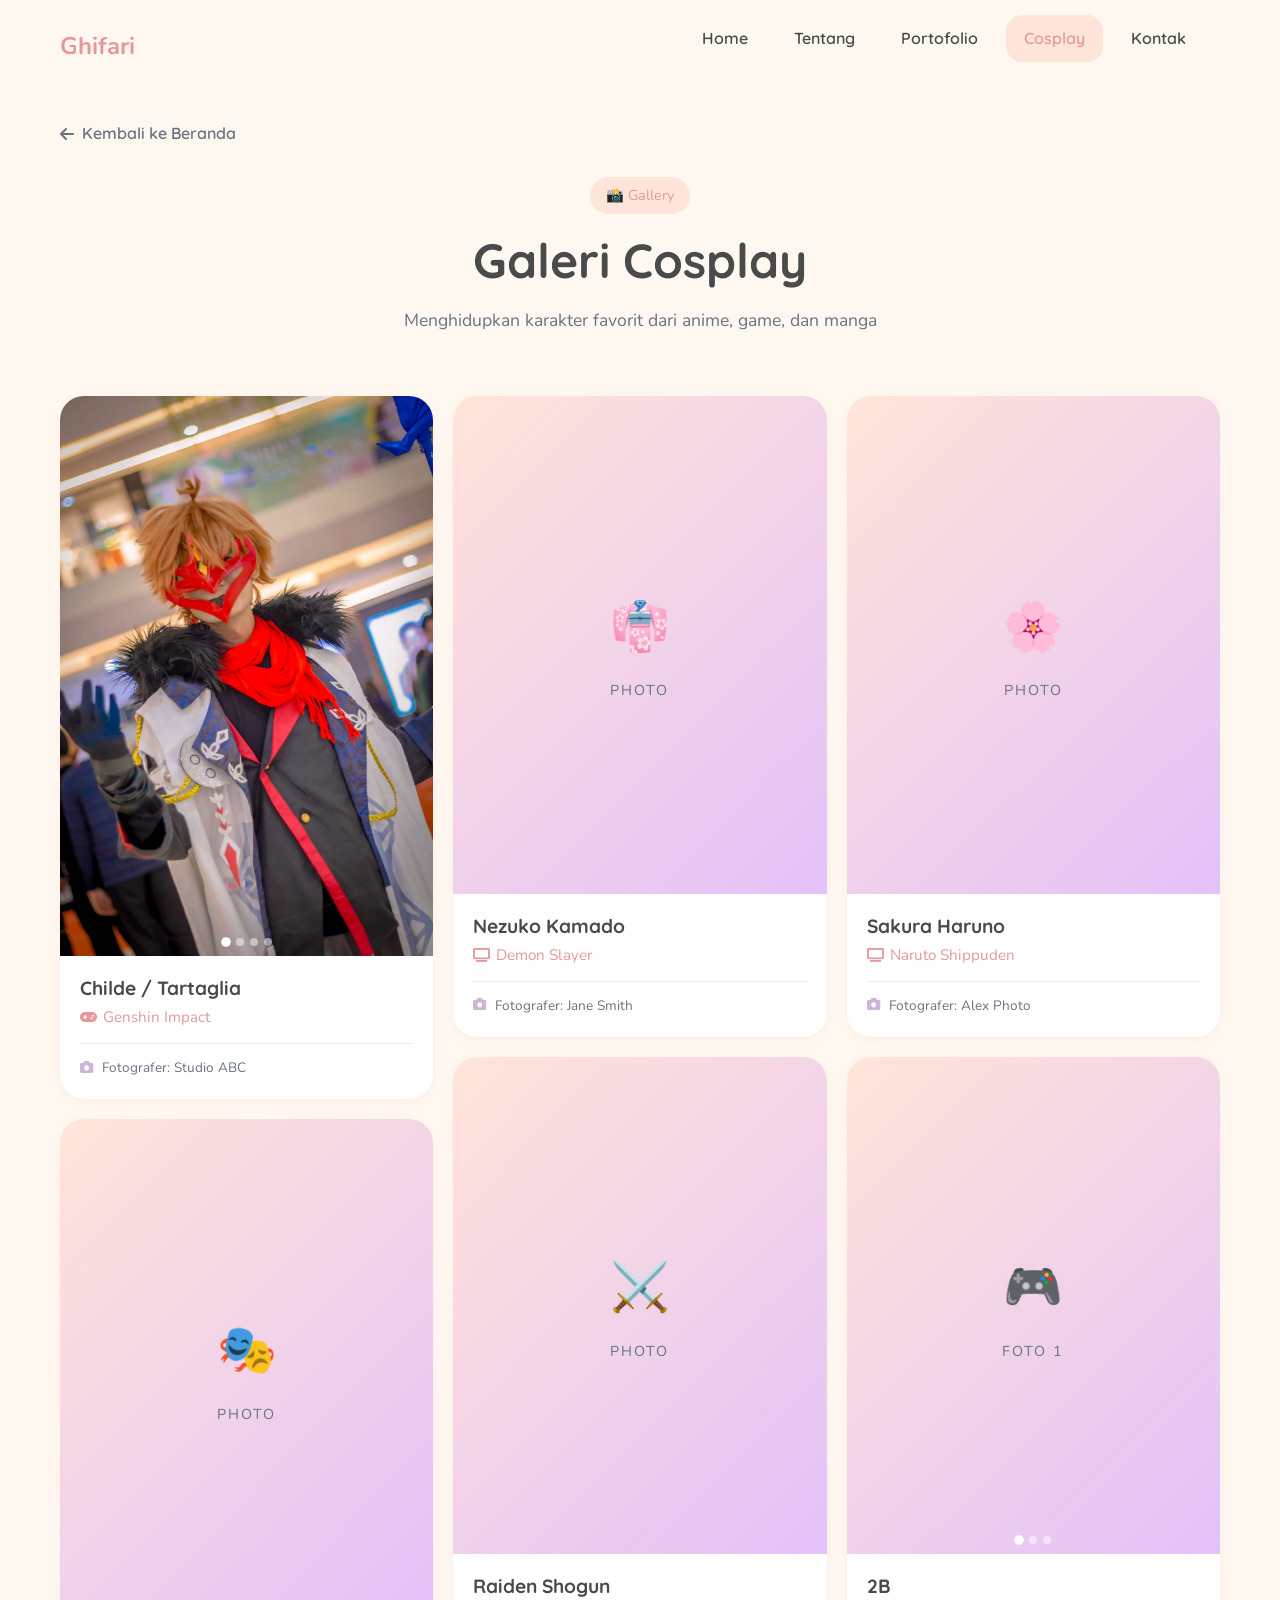
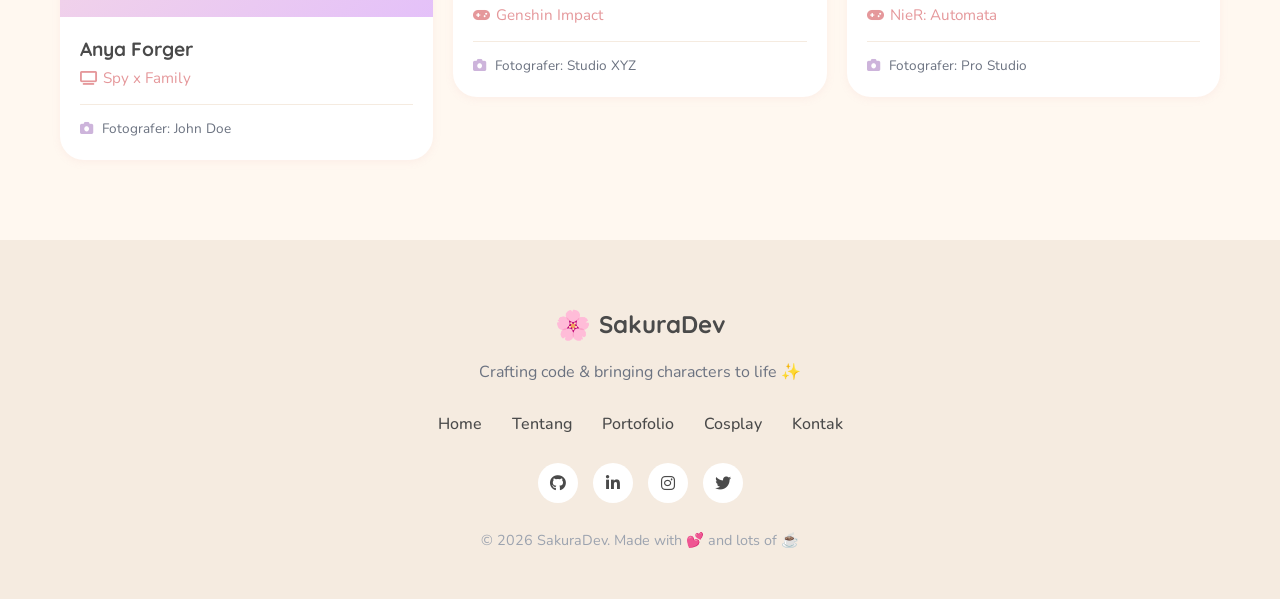
==== cosplay.html @ a1e2dfcf "cosplay page" ====
<!DOCTYPE html>
<html lang="id">
<head>
    <meta charset="UTF-8">
    <meta name="viewport" content="width=device-width, initial-scale=1.0">
    <title>Ghifari | Galeri Cosplay</title>
    
    <!-- Google Fonts -->
    <link rel="preconnect" href="https://fonts.googleapis.com">
    <link rel="preconnect" href="https://fonts.gstatic.com" crossorigin>
    <link href="https://fonts.googleapis.com/css2?family=Quicksand:wght@400;500;600;700&family=Nunito:wght@300;400;500;600;700&display=swap" rel="stylesheet">
    
    <!-- Font Awesome untuk ikon -->
    <link rel="stylesheet" href="https://cdnjs.cloudflare.com/ajax/libs/font-awesome/6.4.0/css/all.min.css">
    
    <!-- Bootstrap Icons -->
    <link rel="stylesheet" href="https://cdn.jsdelivr.net/npm/bootstrap-icons@1.11.3/font/bootstrap-icons.min.css">

    <link href="https://cdn.jsdelivr.net/npm/bootstrap@5.3.8/dist/css/bootstrap.min.css" rel="stylesheet" integrity="sha384-sRIl4kxILFvY47J16cr9ZwB07vP4J8+LH7qKQnuqkuIAvNWLzeN8tE5YBujZqJLB" crossorigin="anonymous">
    <script src="https://cdn.jsdelivr.net/npm/bootstrap@5.3.8/dist/js/bootstrap.bundle.min.js" integrity="sha384-FKyoEForCGlyvwx9Hj09JcYn3nv7wiPVlz7YYwJrWVcXK/BmnVDxM+D2scQbITxI" crossorigin="anonymous"></script>
    
    <!-- Custom CSS -->
    <link rel="stylesheet" href="style.css">
</head>
<body>
    <!-- ============================================
         NAVIGATION
         ============================================ -->
    <nav class="navbar" id="navbar">
        <div class="nav-container">
            <a href="index.html" class="d-flex align-items-center gap-2 fs-4 fw-bold text-decoration-none me-auto">
                <span class="logo-text">Ghifari</span>
            </a>
            
            <ul class="nav-links pe-3" id="navLinks">
                <li><a href="index.html#home" class="nav-link">Home</a></li>
                <li><a href="index.html#about" class="nav-link">Tentang</a></li>
                <li><a href="index.html#portfolio" class="nav-link">Portofolio</a></li>
                <li><a href="index.html#cosplay" class="nav-link active">Cosplay</a></li>
                <li><a href="index.html#contact" class="nav-link">Kontak</a></li>
            </ul>
            
            <button class="nav-toggle" id="navToggle" aria-label="Toggle navigation">
                <span class="hamburger"></span>
            </button>
        </div>
    </nav>

    <!-- ============================================
         COSPLAY GALLERY SECTION
         ============================================ -->
    <section class="cosplay-page">
        <div class="container">
            <!-- Back to home -->
            <a href="index.html#cosplay" class="back-link">
                <i class="fas fa-arrow-left"></i> Kembali ke Beranda
            </a>
            
            <!-- Section header -->
            <div class="section-header">
                <span class="section-tag">📸 Gallery</span>
                <h2 class="section-title">Galeri Cosplay</h2>
                <p class="section-subtitle">Menghidupkan karakter favorit dari anime, game, dan manga</p>
            </div>
            
            <!-- Masonry Grid -->
            <div class="masonry-grid">
                
                <!-- Cosplay Item 1 - Childe (dengan multiple foto = slideshow) -->
                <div class="cosplay-card animate-on-scroll">
                    <div class="cosplay-image-container">
                        <div class="slideshow" data-interval="4000">
                            <div class="slide active">
                                <img src="Foto Cosplay/Childe1/image1.png" alt="Childe Cosplay 1">
                            </div>
                            <div class="slide">
                                <img src="Foto Cosplay/Childe1/image2.png" alt="Childe Cosplay 2">
                            </div>
                            <div class="slide">
                                <img src="Foto Cosplay/Childe1/image3.png" alt="Childe Cosplay 3">
                            </div>
                            <div class="slide">
                                <img src="Foto Cosplay/Childe1/image4.png" alt="Childe Cosplay 4">
                            </div>
                        </div>
                        <button class="slide-arrow prev" aria-label="Previous"><i class="fas fa-chevron-left"></i></button>
                        <button class="slide-arrow next" aria-label="Next"><i class="fas fa-chevron-right"></i></button>
                        <div class="slideshow-indicators">
                            <span class="dot active"></span>
                            <span class="dot"></span>
                            <span class="dot"></span>
                            <span class="dot"></span>
                        </div>
                    </div>
                    <div class="cosplay-card-info">
                        <h3 class="cosplay-character">Childe / Tartaglia</h3>
                        <p class="cosplay-origin">
                            <i class="fas fa-gamepad"></i> Genshin Impact
                        </p>
                        <div class="cosplay-photographer">
                            <i class="fas fa-camera"></i>
                            <span>Fotografer: Studio ABC</span>
                        </div>
                    </div>
                </div>

                <!-- Cosplay Item 2 - Contoh dengan placeholder -->
                <div class="cosplay-card animate-on-scroll">
                    <div class="cosplay-image-container">
                        <div class="cosplay-placeholder">
                            <span class="icon">🎭</span>
                            <span class="text">Photo</span>
                        </div>
                    </div>
                    <div class="cosplay-card-info">
                        <h3 class="cosplay-character">Anya Forger</h3>
                        <p class="cosplay-origin">
                            <i class="fas fa-tv"></i> Spy x Family
                        </p>
                        <div class="cosplay-photographer">
                            <i class="fas fa-camera"></i>
                            <span>Fotografer: John Doe</span>
                        </div>
                    </div>
                </div>

                <!-- Cosplay Item 3 -->
                <div class="cosplay-card animate-on-scroll">
                    <div class="cosplay-image-container">
                        <div class="cosplay-placeholder">
                            <span class="icon">👘</span>
                            <span class="text">Photo</span>
                        </div>
                    </div>
                    <div class="cosplay-card-info">
                        <h3 class="cosplay-character">Nezuko Kamado</h3>
                        <p class="cosplay-origin">
                            <i class="fas fa-tv"></i> Demon Slayer
                        </p>
                        <div class="cosplay-photographer">
                            <i class="fas fa-camera"></i>
                            <span>Fotografer: Jane Smith</span>
                        </div>
                    </div>
                </div>

                <!-- Cosplay Item 4 -->
                <div class="cosplay-card animate-on-scroll">
                    <div class="cosplay-image-container">
                        <div class="cosplay-placeholder">
                            <span class="icon">⚔️</span>
                            <span class="text">Photo</span>
                        </div>
                    </div>
                    <div class="cosplay-card-info">
                        <h3 class="cosplay-character">Raiden Shogun</h3>
                        <p class="cosplay-origin">
                            <i class="fas fa-gamepad"></i> Genshin Impact
                        </p>
                        <div class="cosplay-photographer">
                            <i class="fas fa-camera"></i>
                            <span>Fotografer: Studio XYZ</span>
                        </div>
                    </div>
                </div>

                <!-- Cosplay Item 5 -->
                <div class="cosplay-card animate-on-scroll">
                    <div class="cosplay-image-container">
                        <div class="cosplay-placeholder">
                            <span class="icon">🌸</span>
                            <span class="text">Photo</span>
                        </div>
                    </div>
                    <div class="cosplay-card-info">
                        <h3 class="cosplay-character">Sakura Haruno</h3>
                        <p class="cosplay-origin">
                            <i class="fas fa-tv"></i> Naruto Shippuden
                        </p>
                        <div class="cosplay-photographer">
                            <i class="fas fa-camera"></i>
                            <span>Fotografer: Alex Photo</span>
                        </div>
                    </div>
                </div>

                <!-- Cosplay Item 6 - Contoh dengan slideshow (multiple foto) -->
                <div class="cosplay-card animate-on-scroll">
                    <div class="cosplay-image-container">
                        <div class="slideshow" data-interval="4000">
                            <div class="slide active">
                                <div class="cosplay-placeholder">
                                    <span class="icon">🎮</span>
                                    <span class="text">Foto 1</span>
                                </div>
                            </div>
                            <div class="slide">
                                <div class="cosplay-placeholder" style="background: linear-gradient(135deg, var(--color-sky-light) 0%, var(--color-sage) 100%);">
                                    <span class="icon">🎮</span>
                                    <span class="text">Foto 2</span>
                                </div>
                            </div>
                            <div class="slide">
                                <div class="cosplay-placeholder" style="background: linear-gradient(135deg, var(--color-lavender) 0%, var(--color-peach) 100%);">
                                    <span class="icon">🎮</span>
                                    <span class="text">Foto 3</span>
                                </div>
                            </div>
                        </div>
                        <button class="slide-arrow prev" aria-label="Previous"><i class="fas fa-chevron-left"></i></button>
                        <button class="slide-arrow next" aria-label="Next"><i class="fas fa-chevron-right"></i></button>
                        <div class="slideshow-indicators">
                            <span class="dot active"></span>
                            <span class="dot"></span>
                            <span class="dot"></span>
                        </div>
                    </div>
                    <div class="cosplay-card-info">
                        <h3 class="cosplay-character">2B</h3>
                        <p class="cosplay-origin">
                            <i class="fas fa-gamepad"></i> NieR: Automata
                        </p>
                        <div class="cosplay-photographer">
                            <i class="fas fa-camera"></i>
                            <span>Fotografer: Pro Studio</span>
                        </div>
                    </div>
                </div>

                <!-- Tambahkan item cosplay lainnya di sini -->
                
            </div>
        </div>
    </section>

    <!-- ============================================
         FOOTER
         ============================================ -->
    <footer class="footer">
        <div class="container">
            <div class="footer-content">
                <div class="footer-brand">
                    <span class="logo-icon">🌸</span>
                    <span class="logo-text">SakuraDev</span>
                </div>
                
                <p class="footer-tagline">
                    Crafting code & bringing characters to life ✨
                </p>
                
                <div class="footer-nav">
                    <a href="index.html#home">Home</a>
                    <a href="index.html#about">Tentang</a>
                    <a href="index.html#portfolio">Portofolio</a>
                    <a href="index.html#cosplay">Cosplay</a>
                    <a href="index.html#contact">Kontak</a>
                </div>
                
                <div class="footer-social">
                    <a href="#" aria-label="GitHub"><i class="fab fa-github"></i></a>
                    <a href="#" aria-label="LinkedIn"><i class="fab fa-linkedin-in"></i></a>
                    <a href="#" aria-label="Instagram"><i class="fab fa-instagram"></i></a>
                    <a href="#" aria-label="Twitter"><i class="fab fa-twitter"></i></a>
                </div>
                
                <p class="footer-copyright">
                    © 2026 SakuraDev. Made with 💕 and lots of ☕
                </p>
            </div>
        </div>
    </footer>

    <!-- Back to top button -->
    <button class="back-to-top" id="backToTop" aria-label="Back to top">
        <i class="fas fa-chevron-up"></i>
    </button>

    <!-- JavaScript -->
    <script src="script.js"></script>
    
    <!-- Slideshow Script -->
    <script>
        // Slideshow functionality - berganti setiap 4 detik dengan kontrol manual
        document.addEventListener('DOMContentLoaded', function() {
            const slideshows = document.querySelectorAll('.slideshow');
            
            slideshows.forEach(slideshow => {
                const slides = slideshow.querySelectorAll('.slide');
                const container = slideshow.closest('.cosplay-image-container');
                const dots = container.querySelectorAll('.slideshow-indicators .dot');
                const prevBtn = container.querySelector('.slide-arrow.prev');
                const nextBtn = container.querySelector('.slide-arrow.next');
                
                // Skip jika hanya ada 1 slide
                if (slides.length <= 1) {
                    if (prevBtn) prevBtn.style.display = 'none';
                    if (nextBtn) nextBtn.style.display = 'none';
                    return;
                }
                
                let currentIndex = 0;
                let autoPlayInterval;
                const intervalTime = parseInt(slideshow.dataset.interval) || 4000;
                
                function showSlide(index) {
                    // Handle wrap around
                    if (index >= slides.length) index = 0;
                    if (index < 0) index = slides.length - 1;
                    currentIndex = index;
                    
                    // Remove active class from all slides and dots
                    slides.forEach(slide => slide.classList.remove('active'));
                    dots.forEach(dot => dot.classList.remove('active'));
                    
                    // Add active class to current slide and dot
                    slides[currentIndex].classList.add('active');
                    if (dots[currentIndex]) {
                        dots[currentIndex].classList.add('active');
                    }
                }
                
                function nextSlide() {
                    showSlide(currentIndex + 1);
                }
                
                function prevSlide() {
                    showSlide(currentIndex - 1);
                }
                
                function resetAutoPlay() {
                    clearInterval(autoPlayInterval);
                    autoPlayInterval = setInterval(nextSlide, intervalTime);
                }
                
                // Arrow button click events
                if (prevBtn) {
                    prevBtn.addEventListener('click', function(e) {
                        e.preventDefault();
                        prevSlide();
                        resetAutoPlay();
                    });
                }
                
                if (nextBtn) {
                    nextBtn.addEventListener('click', function(e) {
                        e.preventDefault();
                        nextSlide();
                        resetAutoPlay();
                    });
                }
                
                // Dot click events
                dots.forEach((dot, index) => {
                    dot.addEventListener('click', function() {
                        showSlide(index);
                        resetAutoPlay();
                    });
                });
                
                // Auto-play slideshow
                autoPlayInterval = setInterval(nextSlide, intervalTime);
            });
        });
    </script>
    
    <script src="https://cdn.jsdelivr.net/npm/@popperjs/core@2.11.8/dist/umd/popper.min.js" integrity="sha384-I7E8VVD/ismYTF4hNIPjVp/Zjvgyol6VFvRkX/vR+Vc4jQkC+hVqc2pM8ODewa9r" crossorigin="anonymous"></script>
    <script src="https://cdn.jsdelivr.net/npm/bootstrap@5.3.8/dist/js/bootstrap.min.js" integrity="sha384-G/EV+4j2dNv+tEPo3++6LCgdCROaejBqfUeNjuKAiuXbjrxilcCdDz6ZAVfHWe1Y" crossorigin="anonymous"></script>
</body>
</html>
---- style.css ----
/* ============================================
   SAKURA DEV PORTFOLIO - CSS Styles
   Theme: Soft slice-of-life anime aesthetic
   Colors: Cream, peach, sky blue, sage green, lavender
   ============================================ */

/* ============================================
   CSS VARIABLES - Color Palette & Settings
   ============================================ */
:root {
    /* Primary Colors - Soft & Warm */
    --color-cream: #FFF8F0;
    --color-cream-dark: #F5EBE0;
    --color-peach: #FFCDB2;
    --color-peach-light: #FFE5D9;
    --color-peach-dark: #E5989B;
    
    /* Accent Colors - Pastel */
    --color-sky: #A2D2FF;
    --color-sky-light: #CAE9FF;
    --color-sage: #B5E48C;
    --color-sage-dark: #99D98C;
    --color-lavender: #CDB4DB;
    --color-lavender-light: #E4C1F9;
    
    /* Neutral Colors */
    --color-white: #FFFFFF;
    --color-text: #4A4A4A;
    --color-text-light: #6B7280;
    --color-text-muted: #9CA3AF;
    
    /* Gradient Colors */
    --gradient-hero: linear-gradient(135deg, #FFF8F0 0%, #FFE5D9 50%, #CAE9FF 100%);
    --gradient-card: linear-gradient(180deg, #FFFFFF 0%, #FFF8F0 100%);
    --gradient-button: linear-gradient(135deg, #FFCDB2 0%, #E5989B 100%);
    --gradient-overlay: linear-gradient(180deg, rgba(255,248,240,0.9) 0%, rgba(255,229,217,0.7) 100%);
    
    /* Shadows - Soft & Subtle */
    --shadow-sm: 0 2px 8px rgba(229, 152, 155, 0.1);
    --shadow-md: 0 4px 16px rgba(229, 152, 155, 0.15);
    --shadow-lg: 0 8px 32px rgba(229, 152, 155, 0.2);
    --shadow-hover: 0 12px 40px rgba(229, 152, 155, 0.25);
    
    /* Typography */
    --font-primary: 'Nunito', sans-serif;
    --font-heading: 'Quicksand', sans-serif;
    
    /* Spacing */
    --section-padding: 100px 0;
    --container-width: 1200px;
    
    /* Border Radius */
    --radius-sm: 8px;
    --radius-md: 16px;
    --radius-lg: 24px;
    --radius-xl: 32px;
    --radius-full: 50%;
    
    /* Transitions */
    --transition-fast: 0.2s ease;
    --transition-normal: 0.3s ease;
    --transition-slow: 0.5s ease;
}

/* ============================================
   RESET & BASE STYLES
   ============================================ */
*,
*::before,
*::after {
    margin: 0;
    padding: 0;
    box-sizing: border-box;
}

html {
    scroll-behavior: smooth;
    scroll-padding-top: 80px;
}

body {
    font-family: var(--font-primary);
    font-size: 16px;
    line-height: 1.7;
    color: var(--color-text);
    background-color: var(--color-cream);
    overflow-x: hidden;
}

/* Custom Scrollbar */
::-webkit-scrollbar {
    width: 10px;
}

::-webkit-scrollbar-track {
    background: var(--color-cream);
}

::-webkit-scrollbar-thumb {
    background: var(--color-peach);
    border-radius: 10px;
}

::-webkit-scrollbar-thumb:hover {
    background: var(--color-peach-dark);
}

/* Selection */
::selection {
    background: var(--color-peach);
    color: var(--color-text);
}

/* ============================================
   TYPOGRAPHY
   ============================================ */
h1, h2, h3, h4, h5, h6 {
    font-family: var(--font-heading);
    font-weight: 700;
    line-height: 1.3;
    color: var(--color-text);
}

h1 { font-size: clamp(2.5rem, 5vw, 4rem); }
h2 { font-size: clamp(2rem, 4vw, 3rem); }
h3 { font-size: clamp(1.5rem, 3vw, 2rem); }
h4 { font-size: clamp(1.25rem, 2vw, 1.5rem); }

p {
    margin-bottom: 1rem;
}

a {
    color: var(--color-peach-dark);
    text-decoration: none;
    transition: color var(--transition-fast);
}

a:hover {
    color: var(--color-lavender);
}

img {
    max-width: 100%;
    height: auto;
    display: block;
}

/* ============================================
   UTILITY CLASSES
   ============================================ */
.container {
    width: 100%;
    max-width: var(--container-width);
    margin: 0 auto;
    padding: 0 20px;
}

.highlight {
    color: var(--color-peach-dark);
    position: relative;
}

.highlight::after {
    content: '';
    position: absolute;
    bottom: 0;
    left: 0;
    width: 100%;
    height: 8px;
    background: var(--color-peach-light);
    z-index: -1;
    border-radius: 4px;
}

/* ============================================
   BUTTONS
   ============================================ */
.btn {
    display: inline-flex;
    align-items: center;
    gap: 8px;
    padding: 14px 28px;
    font-family: var(--font-heading);
    font-size: 1rem;
    font-weight: 600;
    border-radius: var(--radius-lg);
    border: none;
    cursor: pointer;
    transition: all var(--transition-normal);
    text-decoration: none;
}

.btn-primary {
    background: var(--gradient-button);
    color: var(--color-white);
    box-shadow: var(--shadow-md);
}

.btn-primary:hover {
    transform: translateY(-3px);
    box-shadow: var(--shadow-hover);
    color: var(--color-white);
}

.btn-secondary {
    background: var(--color-white);
    color: var(--color-text);
    box-shadow: var(--shadow-sm);
    border: 2px solid var(--color-peach-light);
}

.btn-secondary:hover {
    background: var(--color-peach-light);
    transform: translateY(-3px);
    color: var(--color-text);
}

.btn-outline {
    background: transparent;
    color: var(--color-peach-dark);
    border: 2px solid var(--color-peach);
}

.btn-outline:hover {
    background: var(--color-peach-light);
    color: var(--color-text);
    transform: translateY(-3px);
}

/* ============================================
   NAVIGATION
   ============================================ */
.navbar {
    position: fixed;
    top: 0;
    left: 0;
    right: 0;
    z-index: 1000;
    padding: 15px 0;
    background: rgba(255, 248, 240, 0.85);
    backdrop-filter: blur(20px);
    -webkit-backdrop-filter: blur(20px);
    transition: all var(--transition-normal);
}

.navbar.scrolled {
    padding: 10px 0;
    box-shadow: var(--shadow-sm);
}

.nav-container {
    max-width: var(--container-width);
    margin: 0 auto;
    padding: 0 20px;
    display: flex;
    justify-content: space-between;
    align-items: center;
    width: 100%;
}

.nav-logo {
    display: flex;
    align-items: center;
    gap: 8px;
    font-family: var(--font-heading);
    font-size: 1.5rem;
    font-weight: 700;
    color: var(--color-text);
    text-decoration: none;
    margin-right: auto;
}

.nav-logo:hover {
    color: var(--color-peach-dark);
}

.logo-icon {
    font-size: 1.8rem;
}

.nav-links {
    display: flex;
    gap: 10px;
    list-style: none;
}

.nav-link {
    padding: 10px 18px;
    font-family: var(--font-heading);
    font-weight: 600;
    color: var(--color-text);
    border-radius: var(--radius-md);
    transition: all var(--transition-fast);
}

.nav-link:hover,
.nav-link.active {
    background: var(--color-peach-light);
    color: var(--color-peach-dark);
}

/* Mobile Navigation Toggle */
.nav-toggle {
    display: none;
    background: none;
    border: none;
    cursor: pointer;
    padding: 10px;
}

.hamburger {
    display: block;
    width: 25px;
    height: 3px;
    background: var(--color-text);
    border-radius: 3px;
    position: relative;
    transition: var(--transition-fast);
}

.hamburger::before,
.hamburger::after {
    content: '';
    position: absolute;
    width: 25px;
    height: 3px;
    background: var(--color-text);
    border-radius: 3px;
    transition: var(--transition-fast);
}

.hamburger::before { top: -8px; }
.hamburger::after { bottom: -8px; }

/* Mobile menu active state */
.nav-toggle.active .hamburger {
    background: transparent;
}

.nav-toggle.active .hamburger::before {
    transform: rotate(45deg);
    top: 0;
}

.nav-toggle.active .hamburger::after {
    transform: rotate(-45deg);
    bottom: 0;
}

/* ============================================
   HERO SECTION
   ============================================ */
.hero {
    min-height: 100vh;
    display: flex;
    align-items: center;
    justify-content: center;
    position: relative;
    background: var(--gradient-hero);
    padding: 120px 20px 80px;
    overflow: hidden;
}

/* Hero Decorations */
.hero-decorations {
    position: absolute;
    inset: 0;
    pointer-events: none;
    overflow: hidden;
}

.floating-leaf {
    position: absolute;
    font-size: 2rem;
    opacity: 0.6;
    animation: float 6s ease-in-out infinite;
}

.leaf-1 {
    top: 15%;
    left: 10%;
    animation-delay: 0s;
}

.leaf-2 {
    top: 40%;
    right: 15%;
    animation-delay: 2s;
}

.leaf-3 {
    bottom: 25%;
    left: 20%;
    animation-delay: 4s;
}

@keyframes float {
    0%, 100% { transform: translateY(0) rotate(0deg); }
    50% { transform: translateY(-20px) rotate(10deg); }
}

/* Tracking in expand animation */
.tracking-in-expand {
	-webkit-animation: tracking-in-expand 0.7s cubic-bezier(0.215, 0.610, 0.355, 1.000) both;
	        animation: tracking-in-expand 0.7s cubic-bezier(0.215, 0.610, 0.355, 1.000) both;
}

@-webkit-keyframes tracking-in-expand {
  0% {
    letter-spacing: -0.5em;
    opacity: 0;
  }
  40% {
    opacity: 0.6;
  }
  100% {
    opacity: 1;
  }
}
@keyframes tracking-in-expand {
  0% {
    letter-spacing: -0.5em;
    opacity: 0;
  }
  40% {
    opacity: 0.6;
  }
  100% {
    opacity: 1;
  }
}

.sun-rays {
    position: absolute;
    top: -50%;
    right: -20%;
    width: 80%;
    height: 150%;
    background: radial-gradient(ellipse at center, rgba(255, 229, 217, 0.5) 0%, transparent 70%);
    pointer-events: none;
}

/* Hero Content */
.hero-content {
    max-width: var(--container-width);
    width: 100%;
    display: grid;
    grid-template-columns: 1fr 1fr;
    gap: 60px;
    align-items: center;
    position: relative;
    z-index: 1;
}

.hero-text {
    max-width: 600px;
}

.hero-greeting {
    display: inline-block;
    padding: 8px 20px;
    background: var(--color-white);
    border-radius: var(--radius-lg);
    font-size: 0.95rem;
    color: var(--color-text-light);
    margin-bottom: 20px;
    box-shadow: var(--shadow-sm);
}

.hero-title {
    margin-bottom: 20px;
}

.hero-subtitle {
    font-size: 1.4rem;
    color: var(--color-text-light);
    margin-bottom: 15px;
}

.typing-text {
    color: var(--color-peach-dark);
    font-weight: 700;
}

.typing-text.accent {
    color: var(--color-lavender);
}

.hero-description {
    font-size: 1.1rem;
    color: var(--color-text-light);
    margin-bottom: 30px;
    max-width: 500px;
}

.hero-buttons {
    display: flex;
    gap: 15px;
    flex-wrap: wrap;
}

/* Hero Illustration */
.hero-illustration {
    display: flex;
    justify-content: center;
    align-items: center;
}

.illustration-frame {
    width: 63%;
    height: 100%;
    background: transparent;
    border-radius: var(--radius-xl);
    box-shadow: var(--shadow-lg);
    overflow: hidden;
    position: relative;
    padding: 0;
    border: none;
    margin: 0 auto; 
}

/* Cozy Room Illustration Placeholder */
.illustration-placeholder {
    width: 100%;
    height: auto; /* Adjusted for image */
    background: var(--color-cream);
    display: flex;
    align-items: center;
    justify-content: center;
    padding: 0;
    /* border-radius: var(--radius-lg); /* Rounded corners for image 
    overflow: hidden; */
}

.illustration-placeholder img {
    width: 100%;
    height: 100%;
    display: block;
    object-fit: cover;
}

.cozy-room {
    width: 100%;
    height: 100%;
    background: var(--color-cream);
    border-radius: var(--radius-lg) var(--radius-lg) 0 0;
    position: relative;
    display: flex;
    flex-direction: column;
    align-items: center;
    padding: 20px;
}

.window {
    width: 60%;
    height: 50%;
    background: linear-gradient(180deg, #A2D2FF 0%, #FFE5D9 100%);
    border: 8px solid #E5E5E5;
    border-radius: var(--radius-md);
    position: relative;
    margin-bottom: 20px;
}

.window-light {
    position: absolute;
    inset: 0;
    background: linear-gradient(135deg, rgba(255,255,255,0.3) 0%, transparent 50%);
}

.curtain {
    position: absolute;
    top: 0;
    width: 20%;
    height: 100%;
    background: var(--color-peach-light);
}

.curtain.left { left: 0; border-radius: 0 0 20px 0; }
.curtain.right { right: 0; border-radius: 0 0 0 20px; }

.desk {
    width: 80%;
    height: 25%;
    background: #DEB887;
    border-radius: var(--radius-sm) var(--radius-sm) 0 0;
    position: relative;
    display: flex;
    align-items: flex-start;
    justify-content: center;
    gap: 10px;
    padding-top: 10px;
}

.monitor {
    width: 50px;
    height: 40px;
    background: #333;
    border-radius: 4px;
}

.keyboard {
    width: 40px;
    height: 8px;
    background: #666;
    border-radius: 2px;
    margin-top: 45px;
}

.coffee-cup {
    position: absolute;
    right: 15%;
    top: 5px;
    font-size: 1.5rem;
}

.plant {
    position: absolute;
    left: 10%;
    top: -5px;
    font-size: 1.2rem;
}

.character {
    position: absolute;
    bottom: 10%;
    font-size: 3rem;
}

/* Scroll Indicator */
.scroll-indicator {
    position: absolute;
    bottom: 30px;
    left: 50%;
    transform: translateX(-50%);
    display: flex;
    flex-direction: column;
    align-items: center;
    gap: 8px;
    color: var(--color-text-light);
    font-size: 0.9rem;
    opacity: 0.7;
}

.scroll-indicator i {
    animation: bounce 2s infinite;
}

@keyframes bounce {
    0%, 20%, 50%, 80%, 100% { transform: translateY(0); }
    40% { transform: translateY(10px); }
    60% { transform: translateY(5px); }
}

/* ============================================
   SECTION COMMON STYLES
   ============================================ */
section {
    padding: var(--section-padding);
    position: relative;
}

.section-header {
    text-align: center;
    margin-bottom: 60px;
}

.section-tag {
    display: inline-block;
    padding: 6px 16px;
    background: var(--color-peach-light);
    border-radius: var(--radius-lg);
    font-size: 0.9rem;
    color: var(--color-peach-dark);
    margin-bottom: 15px;
}

.section-title {
    margin-bottom: 15px;
}

.section-subtitle {
    color: var(--color-text-light);
    font-size: 1.1rem;
    max-width: 600px;
    margin: 0 auto;
}

/* ============================================
   ABOUT SECTION
   ============================================ */
.about {
    background: var(--color-white);
}

.about-content {
    display: grid;
    grid-template-columns: 350px 1fr;
    gap: 60px;
    margin-bottom: 60px;
}

/* Profile Card */
.about-profile {
    text-align: center;
}

.profile-image-container {
    position: relative;
    margin-bottom: 30px;
}

.profile-image {
    width: 200%;
    height: 200%;
    margin: 0 auto;
    background: var(--gradient-hero);
    border-radius: var(--radius-full);
    display: flex;
    align-items: center;
    justify-content: center;
    box-shadow: var(--shadow-lg);
    border: none;
}

.avatar-placeholder {
    width: 50%;
    height: 50%;
    display: flex;
    align-items: center;
    justify-content: center;
}

.avatar-emoji {
    font-size: 6rem;
}

.profile-decoration {
    position: absolute;
    width: 100%;
    height: 100%;
    top: 0;
    left: 0;
    pointer-events: none;
}

.deco-flower {
    position: absolute;
    top: 10%;
    right: 5%;
    font-size: 1.5rem;
    animation: float 4s ease-in-out infinite;
}

.deco-star {
    position: absolute;
    bottom: 15%;
    left: 10%;
    font-size: 1.2rem;
    animation: float 4s ease-in-out infinite 2s;
}

/* Profile Stats */
.profile-stats {
    display: grid;
    grid-template-columns: repeat(3, 1fr);
    gap: 15px;
}

.stat-item {
    padding: 15px;
    background: var(--color-cream);
    border-radius: var(--radius-md);
}

.stat-number {
    display: block;
    font-family: var(--font-heading);
    font-size: 1.8rem;
    font-weight: 700;
    color: var(--color-peach-dark);
}

.stat-label {
    font-size: 0.85rem;
    color: var(--color-text-light);
}

/* About Text */
.about-text {
    max-width: 700px;
}

.about-heading {
    margin-bottom: 25px;
    color: var(--color-text);
}

.about-paragraph {
    color: var(--color-text-light);
    margin-bottom: 20px;
    text-align: justify;
}

.about-paragraph strong {
    color: var(--color-peach-dark);
}

/* Skills Section */
.skills-section {
    background: var(--color-cream);
    padding: 40px;
    border-radius: var(--radius-xl);
}

.skills-title {
    text-align: center;
    margin-bottom: 40px;
    display: flex;
    align-items: center;
    justify-content: center;
    gap: 10px;
}

.skills-title i {
    color: var(--color-peach-dark);
}

.skills-grid {
    display: grid;
    grid-template-columns: repeat(auto-fit, minmax(250px, 1fr));
    gap: 30px;
}

.skill-category {
    background: var(--color-white);
    padding: 25px;
    border-radius: var(--radius-lg);
    box-shadow: var(--shadow-sm);
    transition: all var(--transition-normal);
}

.skill-category:hover {
    transform: translateY(-5px);
    box-shadow: var(--shadow-md);
}

.category-title {
    display: flex;
    align-items: center;
    gap: 10px;
    margin-bottom: 15px;
    font-size: 1rem;
}

.category-icon {
    font-size: 1.3rem;
}

.skill-tags {
    display: flex;
    flex-wrap: wrap;
    gap: 8px;
}

.skill-tag {
    padding: 6px 14px;
    background: var(--color-cream);
    border-radius: var(--radius-md);
    font-size: 0.85rem;
    color: var(--color-text);
    border: 1px solid var(--color-peach-light);
    transition: all var(--transition-fast);
}

.skill-tag:hover {
    background: var(--color-peach-light);
    border-color: var(--color-peach);
}

/* ============================================
   PORTFOLIO SECTION
   ============================================ */
.portfolio {
    background: var(--color-cream);
}

/* Portfolio Filters */
.portfolio-filters {
    display: flex;
    justify-content: center;
    gap: 10px;
    margin-bottom: 40px;
    flex-wrap: wrap;
}

.filter-btn {
    padding: 10px 24px;
    background: var(--color-white);
    border: 2px solid var(--color-peach-light);
    border-radius: var(--radius-lg);
    font-family: var(--font-heading);
    font-weight: 600;
    color: var(--color-text);
    cursor: pointer;
    transition: all var(--transition-fast);
}

.filter-btn:hover,
.filter-btn.active {
    background: var(--color-peach-light);
    border-color: var(--color-peach);
}

/* Portfolio Grid */
.portfolio-grid {
    display: grid;
    grid-template-columns: repeat(auto-fit, minmax(350px, 1fr));
    gap: 30px;
    margin-bottom: 40px;
}

/* Project Card */
.project-card {
    background: var(--color-white);
    border-radius: var(--radius-xl);
    overflow: hidden;
    box-shadow: var(--shadow-sm);
    transition: all var(--transition-normal);
}

.project-card:hover {
    transform: translateY(-8px);
    box-shadow: var(--shadow-hover);
}

.card-image {
    position: relative;
    height: 200px;
    overflow: hidden;
}

.image-placeholder {
    width: 100%;
    height: 100%;
    display: flex;
    align-items: center;
    justify-content: center;
    font-size: 4rem;
    color: var(--color-white);
}

.image-placeholder.web-app { background: linear-gradient(135deg, #E5989B, #FFCDB2); }
.image-placeholder.dashboard { background: linear-gradient(135deg, #A2D2FF, #CAE9FF); }
.image-placeholder.mobile-app { background: linear-gradient(135deg, #B5E48C, #99D98C); }
.image-placeholder.blog { background: linear-gradient(135deg, #CDB4DB, #E4C1F9); }
.image-placeholder.api { background: linear-gradient(135deg, #FFB5A7, #FEC89A); }
.image-placeholder.game { background: linear-gradient(135deg, #98C1D9, #6BAED6); }

.card-overlay {
    position: absolute;
    inset: 0;
    background: rgba(74, 74, 74, 0.7);
    display: flex;
    align-items: center;
    justify-content: center;
    opacity: 0;
    transition: opacity var(--transition-normal);
}

.project-card:hover .card-overlay {
    opacity: 1;
}

.overlay-links {
    display: flex;
    gap: 15px;
}

.overlay-link {
    width: 50px;
    height: 50px;
    background: var(--color-white);
    border-radius: var(--radius-full);
    display: flex;
    align-items: center;
    justify-content: center;
    color: var(--color-text);
    font-size: 1.2rem;
    transform: translateY(20px);
    transition: all var(--transition-normal);
}

.project-card:hover .overlay-link {
    transform: translateY(0);
}

.overlay-link:hover {
    background: var(--color-peach-light);
    color: var(--color-peach-dark);
}

.card-content {
    padding: 25px;
}

.card-title {
    font-size: 1.3rem;
    margin-bottom: 10px;
}

.card-description {
    color: var(--color-text-light);
    font-size: 0.95rem;
    margin-bottom: 15px;
    line-height: 1.6;
}

.card-tech {
    display: flex;
    flex-wrap: wrap;
    gap: 8px;
}

.tech-tag {
    padding: 4px 12px;
    background: var(--color-cream);
    border-radius: var(--radius-sm);
    font-size: 0.8rem;
    color: var(--color-text-light);
}

.portfolio-more {
    text-align: center;
}

/* ============================================
   COSPLAY GALLERY SECTION
   ============================================ */
.cosplay {
    background: var(--color-white);
}

/* Cosplay Grid - Masonry-like */
.cosplay-grid {
    display: grid;
    grid-template-columns: repeat(4, 1fr);
    grid-auto-rows: 250px;
    gap: 20px;
    margin-bottom: 40px;
}

.cosplay-item {
    position: relative;
    border-radius: var(--radius-lg);
    overflow: hidden;
}

.cosplay-item.tall {
    grid-row: span 2;
}

.cosplay-item.wide {
    grid-column: span 2;
}

.cosplay-frame {
    width: 100%;
    height: 100%;
    position: relative;
    box-shadow: var(--shadow-sm);
    border-radius: var(--radius-lg);
    overflow: hidden;
}

.cosplay-image-placeholder {
    width: 100%;
    height: 100%;
    background: linear-gradient(135deg, var(--color-peach-light) 0%, var(--color-lavender-light) 100%);
    display: flex;
    flex-direction: column;
    align-items: center;
    justify-content: center;
    gap: 10px;
}

.placeholder-icon {
    font-size: 3rem;
}

.placeholder-text {
    font-size: 0.9rem;
    color: var(--color-text-light);
    text-transform: uppercase;
    letter-spacing: 2px;
}

.cosplay-overlay {
    position: absolute;
    inset: 0;
    background: linear-gradient(0deg, rgba(74, 74, 74, 0.9) 0%, transparent 60%);
    display: flex;
    align-items: flex-end;
    padding: 20px;
    opacity: 0;
    transition: opacity var(--transition-normal);
}

.cosplay-item:hover .cosplay-overlay {
    opacity: 1;
}

.cosplay-item:hover .cosplay-frame {
    transform: scale(1.02);
    box-shadow: var(--shadow-lg);
}

.cosplay-info {
    color: var(--color-white);
    transform: translateY(10px);
    transition: transform var(--transition-normal);
}

.cosplay-item:hover .cosplay-info {
    transform: translateY(0);
}

.character-name {
    font-size: 1.2rem;
    margin-bottom: 5px;
}

.series-name {
    font-size: 0.9rem;
    opacity: 0.8;
    margin-bottom: 10px;
}

.event-tag {
    display: inline-block;
    padding: 4px 12px;
    background: rgba(255, 255, 255, 0.2);
    border-radius: var(--radius-sm);
    font-size: 0.8rem;
}

/* Cosplay Social */
.cosplay-social {
    text-align: center;
}

.social-text {
    color: var(--color-text-light);
    margin-bottom: 15px;
}

.social-links {
    display: flex;
    justify-content: center;
    gap: 15px;
}

.social-link {
    width: 50px;
    height: 50px;
    border-radius: var(--radius-full);
    display: flex;
    align-items: center;
    justify-content: center;
    font-size: 1.3rem;
    color: var(--color-white);
    transition: all var(--transition-normal);
}

.social-link.instagram { background: linear-gradient(135deg, #E1306C, #F56040); }
.social-link.twitter { background: #1DA1F2; }
.social-link.tiktok { background: #000; }

.social-link:hover {
    transform: translateY(-5px) scale(1.1);
    color: var(--color-white);
}

/* ============================================
   CONTACT SECTION
   ============================================ */
.contact {
    background: var(--gradient-hero);
}

.contact-content {
    display: grid;
    grid-template-columns: 1fr 1.5fr;
    gap: 60px;
}

/* Contact Info */
.contact-info {
    display: flex;
    flex-direction: column;
    gap: 20px;
}

.info-card {
    display: flex;
    align-items: center;
    gap: 20px;
    padding: 20px;
    background: var(--color-white);
    border-radius: var(--radius-lg);
    box-shadow: var(--shadow-sm);
    transition: all var(--transition-normal);
}

.info-card:hover {
    transform: translateX(5px);
    box-shadow: var(--shadow-md);
}

.info-icon {
    width: 50px;
    height: 50px;
    background: var(--color-peach-light);
    border-radius: var(--radius-md);
    display: flex;
    align-items: center;
    justify-content: center;
    font-size: 1.2rem;
    color: var(--color-peach-dark);
}

.info-details h4 {
    font-size: 1rem;
    margin-bottom: 5px;
}

.info-details p {
    color: var(--color-text-light);
    font-size: 0.95rem;
    margin: 0;
}

.contact-social {
    margin-top: 20px;
    padding: 25px;
    background: var(--color-white);
    border-radius: var(--radius-lg);
    text-align: center;
}

.contact-social h4 {
    margin-bottom: 15px;
    font-size: 1rem;
}

.social-icons {
    display: flex;
    justify-content: center;
    gap: 12px;
}

.social-icon {
    width: 45px;
    height: 45px;
    background: var(--color-cream);
    border-radius: var(--radius-md);
    display: flex;
    align-items: center;
    justify-content: center;
    color: var(--color-text);
    font-size: 1.1rem;
    transition: all var(--transition-normal);
}

.social-icon:hover {
    background: var(--color-peach-light);
    color: var(--color-peach-dark);
    transform: translateY(-3px);
}

/* Contact Form */
.contact-form {
    background: var(--color-white);
    padding: 40px;
    border-radius: var(--radius-xl);
    box-shadow: var(--shadow-md);
}

.form-group {
    margin-bottom: 25px;
}

.form-label {
    display: block;
    font-family: var(--font-heading);
    font-weight: 600;
    margin-bottom: 8px;
    color: var(--color-text);
}

.form-input {
    width: 100%;
    padding: 14px 18px;
    font-family: var(--font-primary);
    font-size: 1rem;
    border: 2px solid var(--color-cream-dark);
    border-radius: var(--radius-md);
    background: var(--color-cream);
    color: var(--color-text);
    transition: all var(--transition-fast);
}

.form-input:focus {
    outline: none;
    border-color: var(--color-peach);
    background: var(--color-white);
}

.form-input::placeholder {
    color: var(--color-text-muted);
}

.form-select {
    cursor: pointer;
    appearance: none;
    background-image: url("data:image/svg+xml,%3Csvg xmlns='http://www.w3.org/2000/svg' width='12' height='12' fill='%234A4A4A' viewBox='0 0 16 16'%3E%3Cpath d='M8 11L3 6h10l-5 5z'/%3E%3C/svg%3E");
    background-repeat: no-repeat;
    background-position: right 15px center;
}

.form-textarea {
    resize: vertical;
    min-height: 150px;
}

.btn-submit {
    width: 100%;
    justify-content: center;
    padding: 16px;
    font-size: 1.1rem;
}

/* ============================================
   FOOTER
   ============================================ */
.footer {
    background: var(--color-cream-dark);
    padding: 60px 0 30px;
}

.footer-content {
    text-align: center;
}

.footer-brand {
    display: flex;
    align-items: center;
    justify-content: center;
    gap: 8px;
    font-family: var(--font-heading);
    font-size: 1.5rem;
    font-weight: 700;
    margin-bottom: 10px;
}

.footer-tagline {
    color: var(--color-text-light);
    margin-bottom: 25px;
}

.footer-nav {
    display: flex;
    justify-content: center;
    gap: 30px;
    margin-bottom: 25px;
    flex-wrap: wrap;
}

.footer-nav a {
    color: var(--color-text);
    font-weight: 500;
    transition: color var(--transition-fast);
}

.footer-nav a:hover {
    color: var(--color-peach-dark);
}

.footer-social {
    display: flex;
    justify-content: center;
    gap: 15px;
    margin-bottom: 25px;
}

.footer-social a {
    width: 40px;
    height: 40px;
    background: var(--color-white);
    border-radius: var(--radius-full);
    display: flex;
    align-items: center;
    justify-content: center;
    color: var(--color-text);
    transition: all var(--transition-normal);
}

.footer-social a:hover {
    background: var(--color-peach-light);
    color: var(--color-peach-dark);
    transform: translateY(-3px);
}

.footer-copyright {
    color: var(--color-text-muted);
    font-size: 0.9rem;
}

/* ============================================
   BACK TO TOP BUTTON
   ============================================ */
.back-to-top {
    position: fixed;
    bottom: 30px;
    right: 30px;
    width: 50px;
    height: 50px;
    background: var(--gradient-button);
    border: none;
    border-radius: var(--radius-full);
    color: var(--color-white);
    font-size: 1.2rem;
    cursor: pointer;
    opacity: 0;
    visibility: hidden;
    transition: all var(--transition-normal);
    box-shadow: var(--shadow-md);
    z-index: 999;
}

.back-to-top.visible {
    opacity: 1;
    visibility: visible;
}

.back-to-top:hover {
    transform: translateY(-5px);
    box-shadow: var(--shadow-lg);
}

/* ============================================
   ANIMATIONS
   ============================================ */
/* Fade animations for hero */
.animate-fade-in {
    opacity: 0;
    animation: fadeIn 0.8s ease forwards;
}

.animate-fade-in-up {
    opacity: 0;
    transform: translateY(30px);
    animation: fadeInUp 0.8s ease forwards;
}

.animate-fade-in-right {
    opacity: 0;
    transform: translateX(50px);
    animation: fadeInRight 0.8s ease forwards;
}

.delay-1 { animation-delay: 0.2s; }
.delay-2 { animation-delay: 0.4s; }
.delay-3 { animation-delay: 0.6s; }

@keyframes fadeIn {
    to { opacity: 1; }
}

@keyframes fadeInUp {
    to {
        opacity: 1;
        transform: translateY(0);
    }
}

@keyframes fadeInRight {
    to {
        opacity: 1;
        transform: translateX(0);
    }
}

/* Scroll animations */
.animate-on-scroll {
    opacity: 0;
    transform: translateY(40px);
    transition: all 0.8s ease;
}

.animate-on-scroll.animated {
    opacity: 1;
    transform: translateY(0);
}

/* ============================================
   RESPONSIVE DESIGN
   ============================================ */
/* Tablet */
@media (max-width: 1024px) {
    :root {
        --section-padding: 80px 0;
    }
    
    .hero-content {
        grid-template-columns: 1fr;
        text-align: center;
        gap: 40px;
    }
    
    .hero-text {
        max-width: 100%;
    }
    
    .hero-buttons {
        justify-content: center;
    }
    
    .hero-description {
        max-width: 100%;
    }
    
    .illustration-frame {
        max-width: 350px;
        margin: 0 auto;
    }
    
    .about-content {
        grid-template-columns: 1fr;
        text-align: center;
    }
    
    .about-text {
        max-width: 100%;
    }
    
    .about-paragraph {
        text-align: left;
    }
    
    .cosplay-grid {
        grid-template-columns: repeat(2, 1fr);
    }
    
    .contact-content {
        grid-template-columns: 1fr;
    }
    
    .contact-info {
        order: 2;
    }
    
    .contact-form {
        order: 1;
    }
}

/* Mobile */
@media (max-width: 768px) {
    :root {
        --section-padding: 60px 0;
    }
    
    /* Navigation mobile */
    .nav-links {
        position: fixed;
        top: 70px;
        left: 0;
        right: 0;
        background: var(--color-white);
        flex-direction: column;
        padding: 20px;
        gap: 5px;
        box-shadow: var(--shadow-md);
        transform: translateY(-150%);
        opacity: 0;
        transition: all var(--transition-normal);
    }
    
    .nav-links.active {
        transform: translateY(0);
        opacity: 1;
    }
    
    .nav-toggle {
        display: block;
    }
    
    .hero {
        padding: 100px 20px 60px;
        min-height: auto;
    }
    
    .hero-greeting {
        font-size: 0.85rem;
        padding: 6px 14px;
    }
    
    .hero-subtitle {
        font-size: 1.1rem;
    }
    
    .hero-buttons {
        flex-direction: column;
        align-items: center;
    }
    
    .btn {
        width: 100%;
        justify-content: center;
    }
    
    .scroll-indicator {
        display: none;
    }
    
    .profile-stats {
        grid-template-columns: 1fr;
    }
    
    .portfolio-grid {
        grid-template-columns: 1fr;
    }
    
    .cosplay-grid {
        grid-template-columns: 1fr;
        grid-auto-rows: 300px;
    }
    
    .cosplay-item.tall,
    .cosplay-item.wide {
        grid-column: span 1;
        grid-row: span 1;
    }
    
    .contact-form {
        padding: 25px;
    }
    
    .footer-nav {
        flex-direction: column;
        gap: 15px;
    }
    
    .back-to-top {
        bottom: 20px;
        right: 20px;
        width: 45px;
        height: 45px;
    }
}

/* Small mobile */
@media (max-width: 480px) {
    .section-title {
        font-size: 1.8rem;
    }
    
    .profile-image {
        width: 200px;
        height: 200px;
    }
    
    .avatar-emoji {
        font-size: 4rem;
    }
    
    .skills-section {
        padding: 25px;
    }
    
    .skill-category {
        padding: 20px;
    }
}

/* ============================================
   PROJECT PAGE
   ============================================ */
.project-page {
    padding-top: 120px;
    padding-bottom: 80px;
    min-height: 100vh;
}

.project-list {
    max-width: 900px;
    margin: 0 auto;
}

.project-item {
    background: var(--color-white);
    border-radius: var(--radius-md);
    padding: 24px 30px;
    margin-bottom: 16px;
    box-shadow: var(--shadow-sm);
    display: flex;
    justify-content: space-between;
    align-items: center;
    gap: 20px;
    transition: all var(--transition-normal);
}

.project-item:hover {
    box-shadow: var(--shadow-md);
    transform: translateY(-2px);
}

.project-info {
    flex: 1;
}

.project-name {
    font-family: var(--font-heading);
    font-size: 1.2rem;
    font-weight: 600;
    color: var(--color-text);
    margin-bottom: 6px;
}

.project-description {
    font-size: 0.9rem;
    color: var(--color-text-light);
    margin: 0;
}

.project-links {
    display: flex;
    gap: 10px;
    flex-shrink: 0;
}

.project-link {
    display: inline-flex;
    align-items: center;
    gap: 8px;
    padding: 10px 18px;
    border-radius: var(--radius-sm);
    font-family: var(--font-heading);
    font-weight: 600;
    font-size: 0.9rem;
    text-decoration: none;
    transition: all var(--transition-fast);
}

.project-link.web {
    background: var(--color-sky-light);
    color: #3b82f6;
}

.project-link.web:hover {
    background: var(--color-sky);
}

.project-link.download {
    background: var(--color-sage);
    color: #166534;
}

.project-link.download:hover {
    background: var(--color-sage-dark);
}

.project-link.github {
    background: var(--color-cream-dark);
    color: var(--color-text);
}

.project-link.github:hover {
    background: var(--color-peach-light);
}

.back-link {
    display: inline-flex;
    align-items: center;
    gap: 8px;
    color: var(--color-text-light);
    text-decoration: none;
    font-family: var(--font-heading);
    font-weight: 600;
    margin-bottom: 30px;
    transition: all var(--transition-fast);
}

.back-link:hover {
    color: var(--color-peach-dark);
}

.project-category {
    margin-top: 40px;
    margin-bottom: 20px;
}

.category-title {
    font-family: var(--font-heading);
    font-size: 1.1rem;
    font-weight: 600;
    color: var(--color-peach-dark);
    display: flex;
    align-items: center;
    gap: 10px;
}

.category-title::after {
    content: '';
    flex: 1;
    height: 2px;
    background: var(--color-peach-light);
    border-radius: 1px;
}

@media (max-width: 768px) {
    .project-item {
        flex-direction: column;
        align-items: flex-start;
    }
    
    .project-links {
        width: 100%;
        flex-wrap: wrap;
    }
    
    .project-link {
        flex: 1;
        justify-content: center;
        min-width: 120px;
    }
}

/* ============================================
   COSPLAY GALLERY PAGE STYLES
   ============================================ */
.cosplay-page {
    padding-top: 120px;
    padding-bottom: 80px;
    min-height: 100vh;
    background: var(--color-cream);
}

/* Masonry Grid Layout */
.masonry-grid {
    column-count: 3;
    column-gap: 20px;
    max-width: 1200px;
    margin: 0 auto;
}

/* Cosplay Card */
.cosplay-card {
    break-inside: avoid;
    margin-bottom: 20px;
    background: var(--color-white);
    border-radius: var(--radius-lg);
    overflow: hidden;
    box-shadow: var(--shadow-sm);
    transition: all var(--transition-normal);
}

.cosplay-card:hover {
    box-shadow: var(--shadow-hover);
    transform: translateY(-5px);
}

/* Image Container with Slideshow */
.cosplay-image-container {
    position: relative;
    width: 100%;
    overflow: hidden;
}

.cosplay-image-container img {
    width: 100%;
    height: auto;
    display: block;
    object-fit: cover;
}

/* Slideshow styles */
.slideshow {
    position: relative;
    width: 100%;
}

.slideshow .slide {
    position: absolute;
    top: 0;
    left: 0;
    width: 100%;
    opacity: 0;
    transition: opacity 0.8s ease-in-out;
}

.slideshow .slide:first-child {
    position: relative;
}

.slideshow .slide.active {
    opacity: 1;
    z-index: 1;
}

/* Slideshow Indicators */
.slideshow-indicators {
    position: absolute;
    bottom: 10px;
    left: 50%;
    transform: translateX(-50%);
    display: flex;
    gap: 6px;
    z-index: 2;
}

.slideshow-indicators .dot {
    width: 8px;
    height: 8px;
    background: rgba(255, 255, 255, 0.5);
    border-radius: 50%;
    transition: all var(--transition-fast);
}

.slideshow-indicators .dot.active {
    background: var(--color-white);
    transform: scale(1.2);
}

.slideshow-indicators .dot {
    cursor: pointer;
}

/* Slideshow Arrow Navigation */
.slide-arrow {
    position: absolute;
    top: 50%;
    transform: translateY(-50%);
    width: 36px;
    height: 36px;
    background: rgba(255, 255, 255, 0.9);
    border: none;
    border-radius: 50%;
    display: flex;
    align-items: center;
    justify-content: center;
    cursor: pointer;
    z-index: 3;
    opacity: 0;
    transition: all var(--transition-normal);
    box-shadow: var(--shadow-sm);
    color: var(--color-text);
}

.cosplay-image-container:hover .slide-arrow {
    opacity: 1;
}

.slide-arrow:hover {
    background: var(--color-white);
    box-shadow: var(--shadow-md);
    transform: translateY(-50%) scale(1.1);
}

.slide-arrow.prev {
    left: 10px;
}

.slide-arrow.next {
    right: 10px;
}

.slide-arrow i {
    font-size: 0.9rem;
}

/* Card Info */
.cosplay-card-info {
    padding: 20px;
}

.cosplay-character {
    font-family: var(--font-heading);
    font-size: 1.2rem;
    font-weight: 700;
    color: var(--color-text);
    margin-bottom: 4px;
}

.cosplay-origin {
    font-size: 0.95rem;
    color: var(--color-peach-dark);
    margin-bottom: 12px;
    display: flex;
    align-items: center;
    gap: 6px;
}

.cosplay-origin i {
    font-size: 0.85rem;
}

.cosplay-photographer {
    display: flex;
    align-items: center;
    gap: 8px;
    font-size: 0.85rem;
    color: var(--color-text-light);
    padding-top: 12px;
    border-top: 1px solid var(--color-cream-dark);
}

.cosplay-photographer i {
    color: var(--color-lavender);
}

/* Empty state / placeholder styling */
.cosplay-placeholder {
    width: 100%;
    aspect-ratio: 3/4;
    background: linear-gradient(135deg, var(--color-peach-light) 0%, var(--color-lavender-light) 100%);
    display: flex;
    flex-direction: column;
    align-items: center;
    justify-content: center;
    gap: 10px;
}

.cosplay-placeholder .icon {
    font-size: 3rem;
}

.cosplay-placeholder .text {
    font-size: 0.9rem;
    color: var(--color-text-light);
    text-transform: uppercase;
    letter-spacing: 2px;
}

/* Responsive Masonry */
@media (max-width: 1024px) {
    .masonry-grid {
        column-count: 2;
    }
}

@media (max-width: 768px) {
    .masonry-grid {
        column-count: 1;
        padding: 0 10px;
    }

    .cosplay-page {
        padding-top: 100px;
    }
}
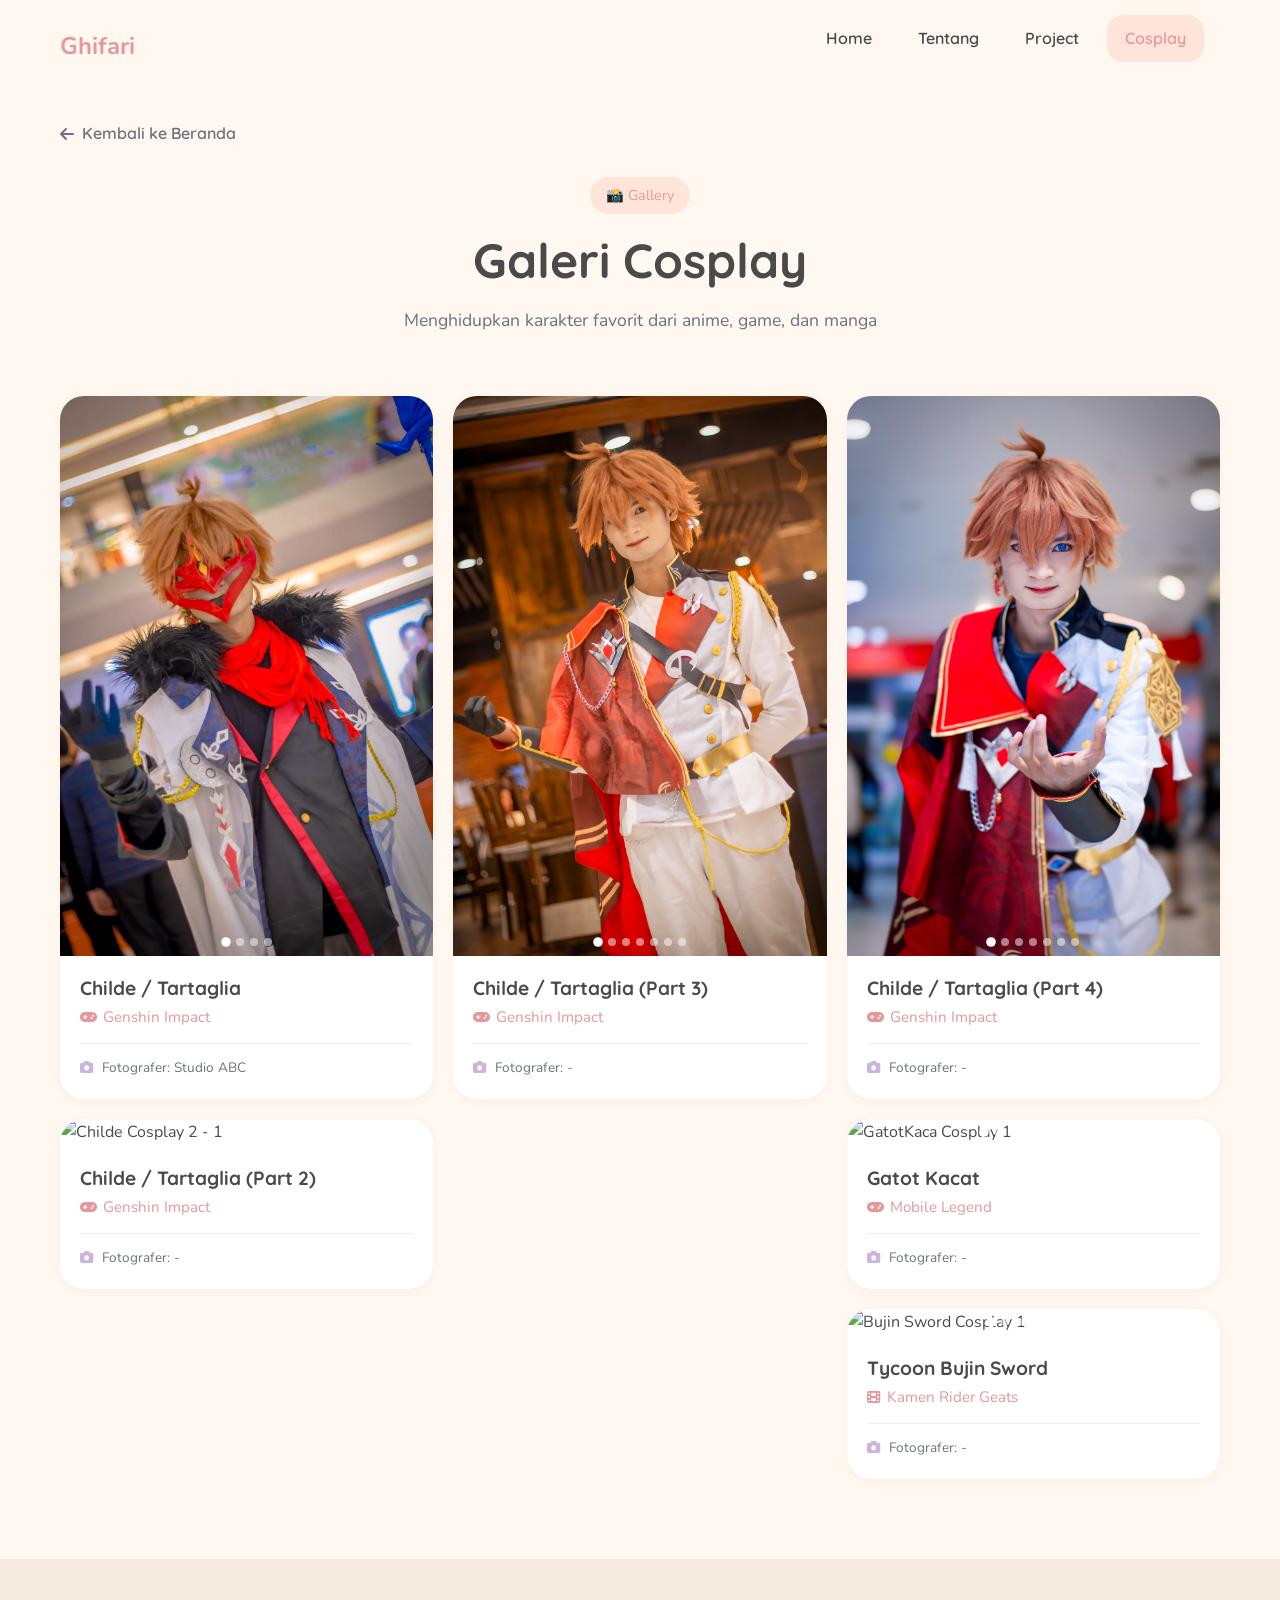
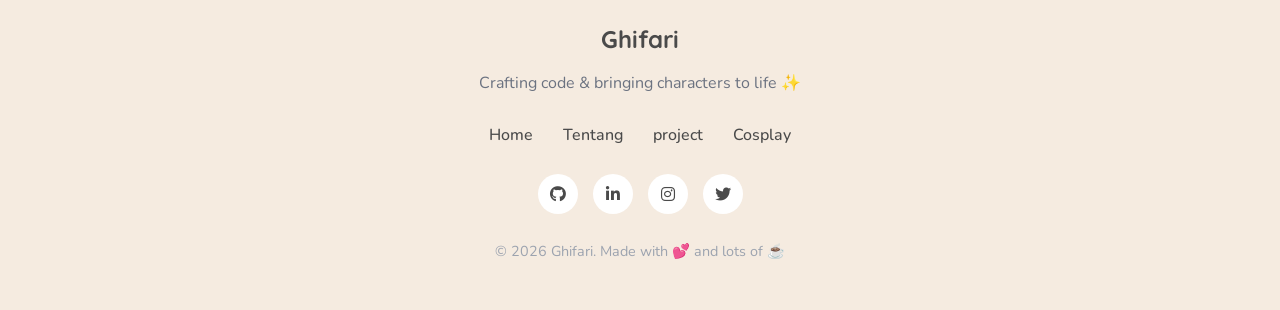
==== commit a282d2ca: "foto" ====
--- a/cosplay.html
+++ b/cosplay.html
@@ -35,9 +35,8 @@
             <ul class="nav-links pe-3" id="navLinks">
                 <li><a href="index.html#home" class="nav-link">Home</a></li>
                 <li><a href="index.html#about" class="nav-link">Tentang</a></li>
-                <li><a href="index.html#portfolio" class="nav-link">Portofolio</a></li>
+                <li><a href="index.html#portfolio" class="nav-link">Project</a></li>
                 <li><a href="index.html#cosplay" class="nav-link active">Cosplay</a></li>
-                <li><a href="index.html#contact" class="nav-link">Kontak</a></li>
             </ul>
             
             <button class="nav-toggle" id="navToggle" aria-label="Toggle navigation">
@@ -104,132 +103,255 @@
                     </div>
                 </div>
 
-                <!-- Cosplay Item 2 - Contoh dengan placeholder -->
+                <!-- Cosplay Item - Childe Part 2 -->
                 <div class="cosplay-card animate-on-scroll">
                     <div class="cosplay-image-container">
-                        <div class="cosplay-placeholder">
-                            <span class="icon">🎭</span>
-                            <span class="text">Photo</span>
-                        </div>
-                    </div>
-                    <div class="cosplay-card-info">
-                        <h3 class="cosplay-character">Anya Forger</h3>
-                        <p class="cosplay-origin">
-                            <i class="fas fa-tv"></i> Spy x Family
-                        </p>
-                        <div class="cosplay-photographer">
-                            <i class="fas fa-camera"></i>
-                            <span>Fotografer: John Doe</span>
-                        </div>
-                    </div>
-                </div>
-
-                <!-- Cosplay Item 3 -->
+                        <div class="slideshow" data-interval="4000">
+                            <div class="slide active">
+                                <img src="Foto Cosplay/Childe2/IMG_6231.jpg" alt="Childe Cosplay 2 - 1">
+                            </div>
+                            <div class="slide">
+                                <img src="Foto Cosplay/Childe2/IMG_6276.jpg" alt="Childe Cosplay 2 - 2">
+                            </div>
+                            <div class="slide">
+                                <img src="Foto Cosplay/Childe2/IMG_6279.jpg" alt="Childe Cosplay 2 - 3">
+                            </div>
+                            <div class="slide">
+                                <img src="Foto Cosplay/Childe2/IMG_6282.jpg" alt="Childe Cosplay 2 - 4">
+                            </div>
+                            <div class="slide">
+                                <img src="Foto Cosplay/Childe2/IMG_6283.jpg" alt="Childe Cosplay 2 - 5">
+                            </div>
+                            <div class="slide">
+                                <img src="Foto Cosplay/Childe2/IMG_6284.jpg" alt="Childe Cosplay 2 - 6">
+                            </div>
+                        </div>
+                        <button class="slide-arrow prev" aria-label="Previous"><i class="fas fa-chevron-left"></i></button>
+                        <button class="slide-arrow next" aria-label="Next"><i class="fas fa-chevron-right"></i></button>
+                        <div class="slideshow-indicators">
+                            <span class="dot active"></span>
+                            <span class="dot"></span>
+                            <span class="dot"></span>
+                            <span class="dot"></span>
+                            <span class="dot"></span>
+                            <span class="dot"></span>
+                        </div>
+                    </div>
+                    <div class="cosplay-card-info">
+                        <h3 class="cosplay-character">Childe / Tartaglia (Part 2)</h3>
+                        <p class="cosplay-origin">
+                            <i class="fas fa-gamepad"></i> Genshin Impact
+                        </p>
+                        <div class="cosplay-photographer">
+                            <i class="fas fa-camera"></i>
+                            <span>Fotografer: -</span>
+                        </div>
+                    </div>
+                </div>
+
+                <!-- Cosplay Item - Childe Part 3 -->
                 <div class="cosplay-card animate-on-scroll">
                     <div class="cosplay-image-container">
-                        <div class="cosplay-placeholder">
-                            <span class="icon">👘</span>
-                            <span class="text">Photo</span>
-                        </div>
-                    </div>
-                    <div class="cosplay-card-info">
-                        <h3 class="cosplay-character">Nezuko Kamado</h3>
-                        <p class="cosplay-origin">
-                            <i class="fas fa-tv"></i> Demon Slayer
-                        </p>
-                        <div class="cosplay-photographer">
-                            <i class="fas fa-camera"></i>
-                            <span>Fotografer: Jane Smith</span>
-                        </div>
-                    </div>
-                </div>
-
-                <!-- Cosplay Item 4 -->
+                        <div class="slideshow" data-interval="4000">
+                            <div class="slide active">
+                                <img src="Foto Cosplay/Childe3/1729623377483.jpg" alt="Childe Cosplay 3 - 1">
+                            </div>
+                            <div class="slide">
+                                <img src="Foto Cosplay/Childe3/1729623425309.jpg" alt="Childe Cosplay 3 - 2">
+                            </div>
+                            <div class="slide">
+                                <img src="Foto Cosplay/Childe3/1729623495729.jpg" alt="Childe Cosplay 3 - 3">
+                            </div>
+                            <div class="slide">
+                                <img src="Foto Cosplay/Childe3/1729623517984.jpg" alt="Childe Cosplay 3 - 4">
+                            </div>
+                            <div class="slide">
+                                <img src="Foto Cosplay/Childe3/1729623983947.jpg" alt="Childe Cosplay 3 - 5">
+                            </div>
+                            <div class="slide">
+                                <img src="Foto Cosplay/Childe3/1729624154100.jpg" alt="Childe Cosplay 3 - 6">
+                            </div>
+                            <div class="slide">
+                                <img src="Foto Cosplay/Childe3/1729624168668.jpg" alt="Childe Cosplay 3 - 7">
+                            </div>
+                        </div>
+                        <button class="slide-arrow prev" aria-label="Previous"><i class="fas fa-chevron-left"></i></button>
+                        <button class="slide-arrow next" aria-label="Next"><i class="fas fa-chevron-right"></i></button>
+                        <div class="slideshow-indicators">
+                            <span class="dot active"></span>
+                            <span class="dot"></span>
+                            <span class="dot"></span>
+                            <span class="dot"></span>
+                            <span class="dot"></span>
+                            <span class="dot"></span>
+                            <span class="dot"></span>
+                        </div>
+                    </div>
+                    <div class="cosplay-card-info">
+                        <h3 class="cosplay-character">Childe / Tartaglia (Part 3)</h3>
+                        <p class="cosplay-origin">
+                            <i class="fas fa-gamepad"></i> Genshin Impact
+                        </p>
+                        <div class="cosplay-photographer">
+                            <i class="fas fa-camera"></i>
+                            <span>Fotografer: -</span>
+                        </div>
+                    </div>
+                </div>
+
+                <!-- Cosplay Item - Childe Part 4 -->
                 <div class="cosplay-card animate-on-scroll">
                     <div class="cosplay-image-container">
-                        <div class="cosplay-placeholder">
-                            <span class="icon">⚔️</span>
-                            <span class="text">Photo</span>
-                        </div>
-                    </div>
-                    <div class="cosplay-card-info">
-                        <h3 class="cosplay-character">Raiden Shogun</h3>
+                        <div class="slideshow" data-interval="4000">
+                            <div class="slide active">
+                                <img src="Foto Cosplay/Childe4/Salinan 1726546937481.jpg" alt="Childe Cosplay 4 - 1">
+                            </div>
+                            <div class="slide">
+                                <img src="Foto Cosplay/Childe4/Salinan 1726546955006.jpg" alt="Childe Cosplay 4 - 2">
+                            </div>
+                            <div class="slide">
+                                <img src="Foto Cosplay/Childe4/Salinan 1726546972210.jpg" alt="Childe Cosplay 4 - 3">
+                            </div>
+                            <div class="slide">
+                                <img src="Foto Cosplay/Childe4/Salinan 1726546987979.jpg" alt="Childe Cosplay 4 - 4">
+                            </div>
+                            <div class="slide">
+                                <img src="Foto Cosplay/Childe4/Salinan 1726547008156.jpg" alt="Childe Cosplay 4 - 5">
+                            </div>
+                            <div class="slide">
+                                <img src="Foto Cosplay/Childe4/Salinan 1726547045353.jpg" alt="Childe Cosplay 4 - 6">
+                            </div>
+                            <div class="slide">
+                                <img src="Foto Cosplay/Childe4/Salinan 1726547063343.jpg" alt="Childe Cosplay 4 - 7">
+                            </div>
+                        </div>
+                        <button class="slide-arrow prev" aria-label="Previous"><i class="fas fa-chevron-left"></i></button>
+                        <button class="slide-arrow next" aria-label="Next"><i class="fas fa-chevron-right"></i></button>
+                        <div class="slideshow-indicators">
+                            <span class="dot active"></span>
+                            <span class="dot"></span>
+                            <span class="dot"></span>
+                            <span class="dot"></span>
+                            <span class="dot"></span>
+                            <span class="dot"></span>
+                            <span class="dot"></span>
+                        </div>
+                    </div>
+                    <div class="cosplay-card-info">
+                        <h3 class="cosplay-character">Childe / Tartaglia (Part 4)</h3>
                         <p class="cosplay-origin">
                             <i class="fas fa-gamepad"></i> Genshin Impact
                         </p>
                         <div class="cosplay-photographer">
                             <i class="fas fa-camera"></i>
-                            <span>Fotografer: Studio XYZ</span>
-                        </div>
-                    </div>
-                </div>
-
-                <!-- Cosplay Item 5 -->
-                <div class="cosplay-card animate-on-scroll">
-                    <div class="cosplay-image-container">
-                        <div class="cosplay-placeholder">
-                            <span class="icon">🌸</span>
-                            <span class="text">Photo</span>
-                        </div>
-                    </div>
-                    <div class="cosplay-card-info">
-                        <h3 class="cosplay-character">Sakura Haruno</h3>
-                        <p class="cosplay-origin">
-                            <i class="fas fa-tv"></i> Naruto Shippuden
-                        </p>
-                        <div class="cosplay-photographer">
-                            <i class="fas fa-camera"></i>
-                            <span>Fotografer: Alex Photo</span>
-                        </div>
-                    </div>
-                </div>
-
-                <!-- Cosplay Item 6 - Contoh dengan slideshow (multiple foto) -->
-                <div class="cosplay-card animate-on-scroll">
-                    <div class="cosplay-image-container">
-                        <div class="slideshow" data-interval="4000">
-                            <div class="slide active">
-                                <div class="cosplay-placeholder">
-                                    <span class="icon">🎮</span>
-                                    <span class="text">Foto 1</span>
-                                </div>
-                            </div>
-                            <div class="slide">
-                                <div class="cosplay-placeholder" style="background: linear-gradient(135deg, var(--color-sky-light) 0%, var(--color-sage) 100%);">
-                                    <span class="icon">🎮</span>
-                                    <span class="text">Foto 2</span>
-                                </div>
-                            </div>
-                            <div class="slide">
-                                <div class="cosplay-placeholder" style="background: linear-gradient(135deg, var(--color-lavender) 0%, var(--color-peach) 100%);">
-                                    <span class="icon">🎮</span>
-                                    <span class="text">Foto 3</span>
-                                </div>
-                            </div>
-                        </div>
-                        <button class="slide-arrow prev" aria-label="Previous"><i class="fas fa-chevron-left"></i></button>
-                        <button class="slide-arrow next" aria-label="Next"><i class="fas fa-chevron-right"></i></button>
-                        <div class="slideshow-indicators">
-                            <span class="dot active"></span>
-                            <span class="dot"></span>
-                            <span class="dot"></span>
-                        </div>
-                    </div>
-                    <div class="cosplay-card-info">
-                        <h3 class="cosplay-character">2B</h3>
-                        <p class="cosplay-origin">
-                            <i class="fas fa-gamepad"></i> NieR: Automata
-                        </p>
-                        <div class="cosplay-photographer">
-                            <i class="fas fa-camera"></i>
-                            <span>Fotografer: Pro Studio</span>
-                        </div>
-                    </div>
-                </div>
-
-                <!-- Tambahkan item cosplay lainnya di sini -->
-                
-            </div>
+                            <span>Fotografer: -</span>
+                        </div>
+                    </div>
+                </div>
+
+                <!-- Cosplay Item - GatotKaca -->
+                 <div class="cosplay-card animate-on-scroll">
+                    <div class="cosplay-image-container">
+                        <div class="slideshow" data-interval="4000">
+                            <div class="slide active">
+                                <img src="Foto Cosplay/GatotKaca/IMG_1644.jpg" alt="GatotKaca Cosplay 1">
+                            </div>
+                            <div class="slide">
+                                <img src="Foto Cosplay/GatotKaca/IMG_1647 (1).jpg" alt="GatotKaca Cosplay 2">
+                            </div>
+                            <div class="slide">
+                                <img src="Foto Cosplay/GatotKaca/IMG_1649.jpg" alt="GatotKaca Cosplay 3">
+                            </div>
+                            <div class="slide">
+                                <img src="Foto Cosplay/GatotKaca/IMG_1652.jpg" alt="GatotKaca Cosplay 4">
+                            </div>
+                            <div class="slide">
+                                <img src="Foto Cosplay/GatotKaca/IMG_1657.jpg" alt="GatotKaca Cosplay 5">
+                            </div>
+                             <div class="slide">
+                                <img src="Foto Cosplay/GatotKaca/IMG_1658.jpg" alt="GatotKaca Cosplay 6">
+                            </div>
+                             <div class="slide">
+                                <img src="Foto Cosplay/GatotKaca/IMG_1663.jpg" alt="GatotKaca Cosplay 7">
+                            </div>
+                             <div class="slide">
+                                <img src="Foto Cosplay/GatotKaca/IMG_1670.jpg" alt="GatotKaca Cosplay 8">
+                            </div>
+                        </div>
+                        <button class="slide-arrow prev" aria-label="Previous"><i class="fas fa-chevron-left"></i></button>
+                        <button class="slide-arrow next" aria-label="Next"><i class="fas fa-chevron-right"></i></button>
+                        <div class="slideshow-indicators">
+                            <span class="dot active"></span>
+                            <span class="dot"></span>
+                            <span class="dot"></span>
+                            <span class="dot"></span>
+                            <span class="dot"></span>
+                            <span class="dot"></span>
+                            <span class="dot"></span>
+                            <span class="dot"></span>
+                        </div>
+                    </div>
+                    <div class="cosplay-card-info">
+                        <h3 class="cosplay-character">Gatot Kacat</h3>
+                        <p class="cosplay-origin">
+                            <i class="fas fa-gamepad"></i> Mobile Legend
+                        </p>
+                        <div class="cosplay-photographer">
+                            <i class="fas fa-camera"></i>
+                            <span>Fotografer: -</span>
+                        </div>
+                    </div>
+                </div>
+
+                <!-- Cosplay Item - Bujin Sword -->
+                 <div class="cosplay-card animate-on-scroll">
+                    <div class="cosplay-image-container">
+                        <div class="slideshow" data-interval="4000">
+                            <div class="slide active">
+                                <img src="Foto Cosplay/BujinSword/IMG_8125.JPG" alt="Bujin Sword Cosplay 1">
+                            </div>
+                            <div class="slide">
+                                <img src="Foto Cosplay/BujinSword/IMG_8130.JPG" alt="Bujin Sword Cosplay 2">
+                            </div>
+                             <div class="slide">
+                                <img src="Foto Cosplay/BujinSword/IMG_8132.JPG" alt="Bujin Sword Cosplay 3">
+                            </div>
+                             <div class="slide">
+                                <img src="Foto Cosplay/BujinSword/IMG_8135.JPG" alt="Bujin Sword Cosplay 4">
+                            </div>
+                             <div class="slide">
+                                <img src="Foto Cosplay/BujinSword/IMG_8137.JPG" alt="Bujin Sword Cosplay 5">
+                            </div>
+                             <div class="slide">
+                                <img src="Foto Cosplay/BujinSword/IMG_8141.JPG" alt="Bujin Sword Cosplay 6">
+                            </div>
+                             <div class="slide">
+                                <img src="Foto Cosplay/BujinSword/IMG_8143.JPG" alt="Bujin Sword Cosplay 7">
+                            </div>
+                        </div>
+                        <button class="slide-arrow prev" aria-label="Previous"><i class="fas fa-chevron-left"></i></button>
+                        <button class="slide-arrow next" aria-label="Next"><i class="fas fa-chevron-right"></i></button>
+                        <div class="slideshow-indicators">
+                            <span class="dot active"></span>
+                            <span class="dot"></span>
+                            <span class="dot"></span>
+                            <span class="dot"></span>
+                            <span class="dot"></span>
+                            <span class="dot"></span>
+                            <span class="dot"></span>
+                        </div>
+                    </div>
+                    <div class="cosplay-card-info">
+                        <h3 class="cosplay-character">Tycoon Bujin Sword</h3>
+                        <p class="cosplay-origin">
+                            <i class="fas fa-film"></i> Kamen Rider Geats
+                        </p>
+                        <div class="cosplay-photographer">
+                            <i class="fas fa-camera"></i>
+                            <span>Fotografer: -</span>
+                        </div>
+                    </div>
+                </div>
         </div>
     </section>
 
@@ -240,8 +362,7 @@
         <div class="container">
             <div class="footer-content">
                 <div class="footer-brand">
-                    <span class="logo-icon">🌸</span>
-                    <span class="logo-text">SakuraDev</span>
+                    <span class="logo-text">Ghifari</span>
                 </div>
                 
                 <p class="footer-tagline">
@@ -251,9 +372,8 @@
                 <div class="footer-nav">
                     <a href="index.html#home">Home</a>
                     <a href="index.html#about">Tentang</a>
-                    <a href="index.html#portfolio">Portofolio</a>
+                    <a href="index.html#portfolio">project</a>
                     <a href="index.html#cosplay">Cosplay</a>
-                    <a href="index.html#contact">Kontak</a>
                 </div>
                 
                 <div class="footer-social">
@@ -264,7 +384,7 @@
                 </div>
                 
                 <p class="footer-copyright">
-                    © 2026 SakuraDev. Made with 💕 and lots of ☕
+                    © 2026 Ghifari. Made with 💕 and lots of ☕
                 </p>
             </div>
         </div>
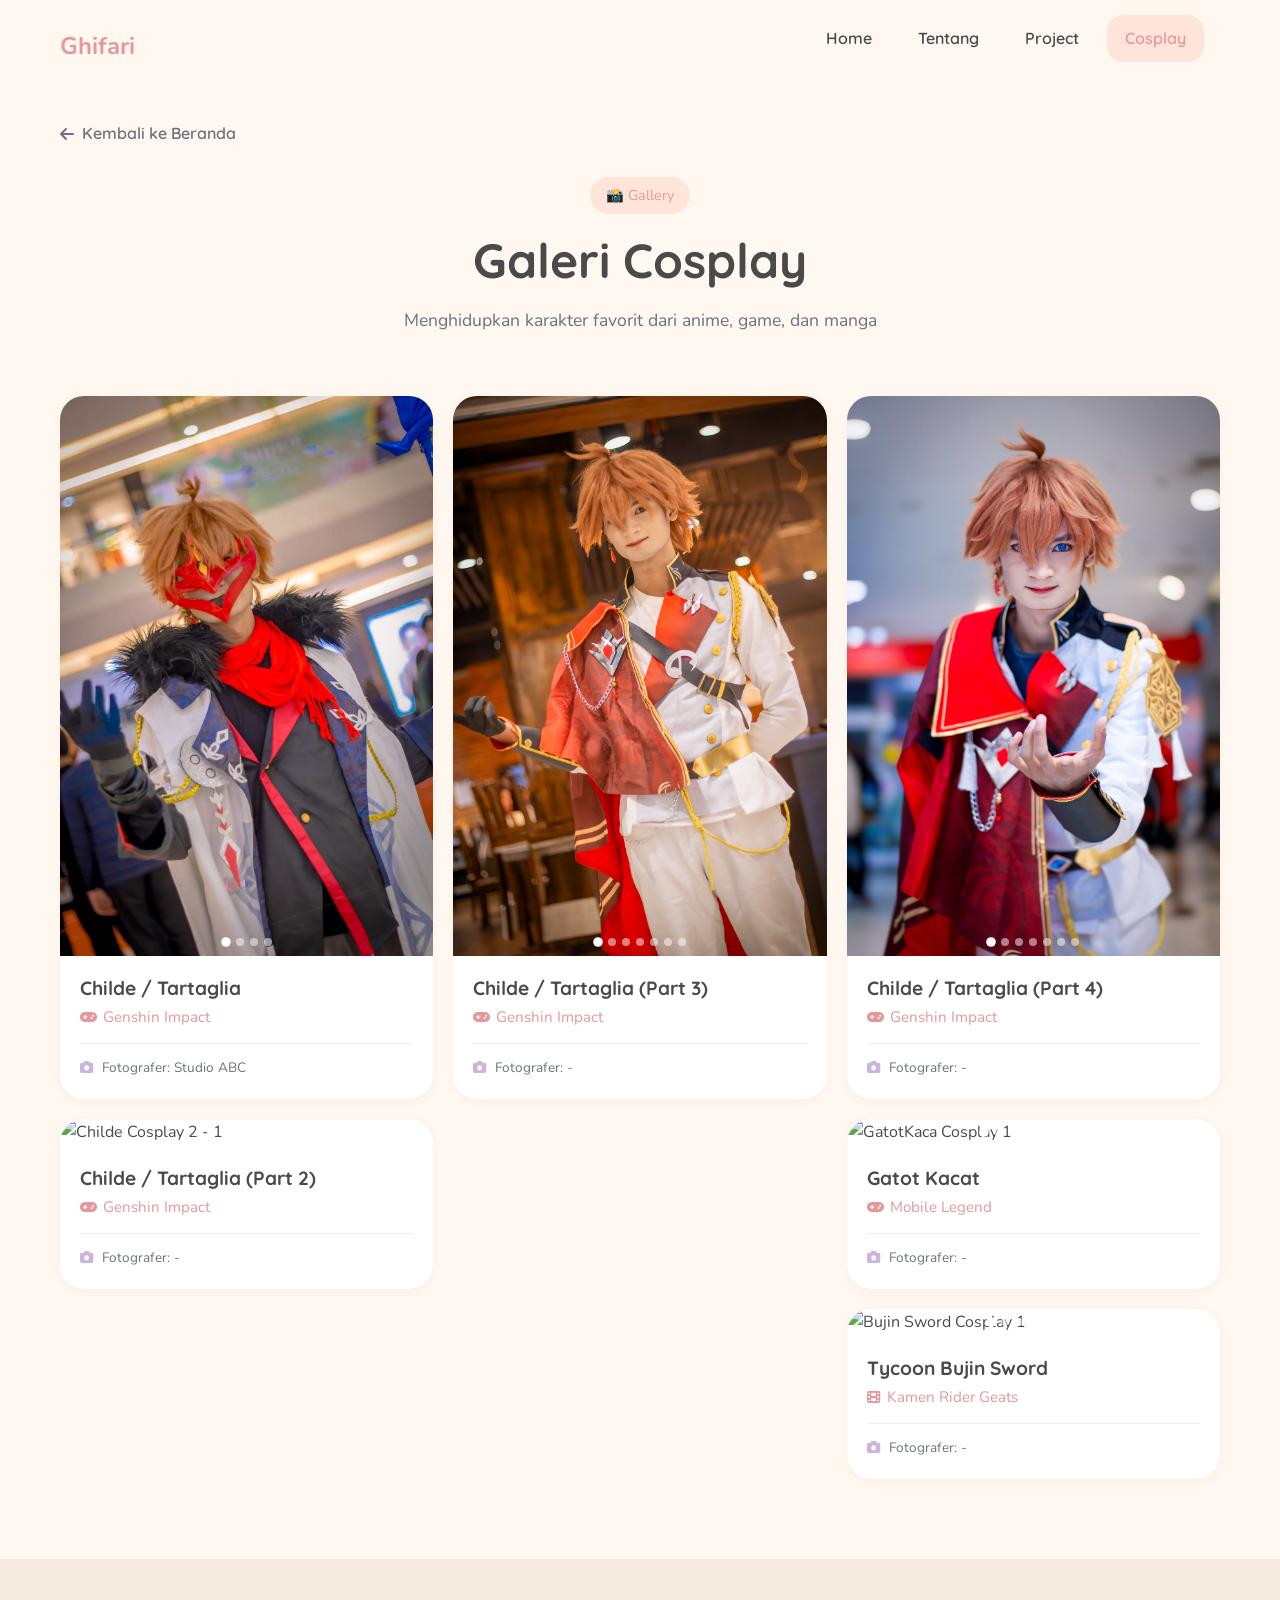
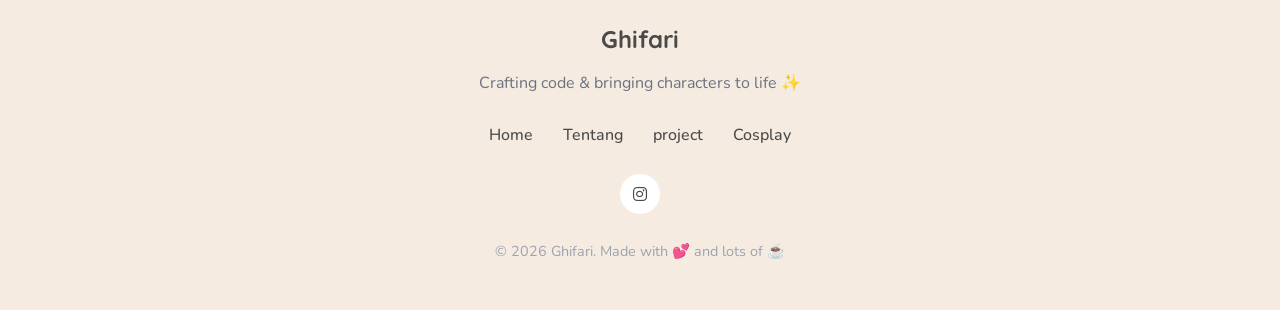
==== commit 04206a23: "optimisasi" ====
--- a/cosplay.html
+++ b/cosplay.html
@@ -377,10 +377,7 @@
                 </div>
                 
                 <div class="footer-social">
-                    <a href="#" aria-label="GitHub"><i class="fab fa-github"></i></a>
-                    <a href="#" aria-label="LinkedIn"><i class="fab fa-linkedin-in"></i></a>
-                    <a href="#" aria-label="Instagram"><i class="fab fa-instagram"></i></a>
-                    <a href="#" aria-label="Twitter"><i class="fab fa-twitter"></i></a>
+                    <a href="https://www.instagram.com/thisghifari._/" aria-label="Instagram" target="_blank"><i class="fab fa-instagram"></i></a>
                 </div>
                 
                 <p class="footer-copyright">
--- a/style.css
+++ b/style.css
@@ -1732,12 +1732,16 @@
     font-size: 0.9rem;
     color: var(--color-text-light);
     margin: 0;
+    padding-right: 70px;
 }
 
 .project-links {
     display: flex;
     gap: 10px;
     flex-shrink: 0;
+    margin-left: auto;
+    justify-content: flex-end;
+    align-items: center;
 }
 
 .project-link {
@@ -1774,6 +1778,8 @@
 .project-link.github {
     background: var(--color-cream-dark);
     color: var(--color-text);
+    order: 10;
+    margin-left: auto;
 }
 
 .project-link.github:hover {
@@ -1828,10 +1834,11 @@
     .project-links {
         width: 100%;
         flex-wrap: wrap;
+        justify-content: flex-end;
     }
     
     .project-link {
-        flex: 1;
+        flex: 0 1 auto;
         justify-content: center;
         min-width: 120px;
     }
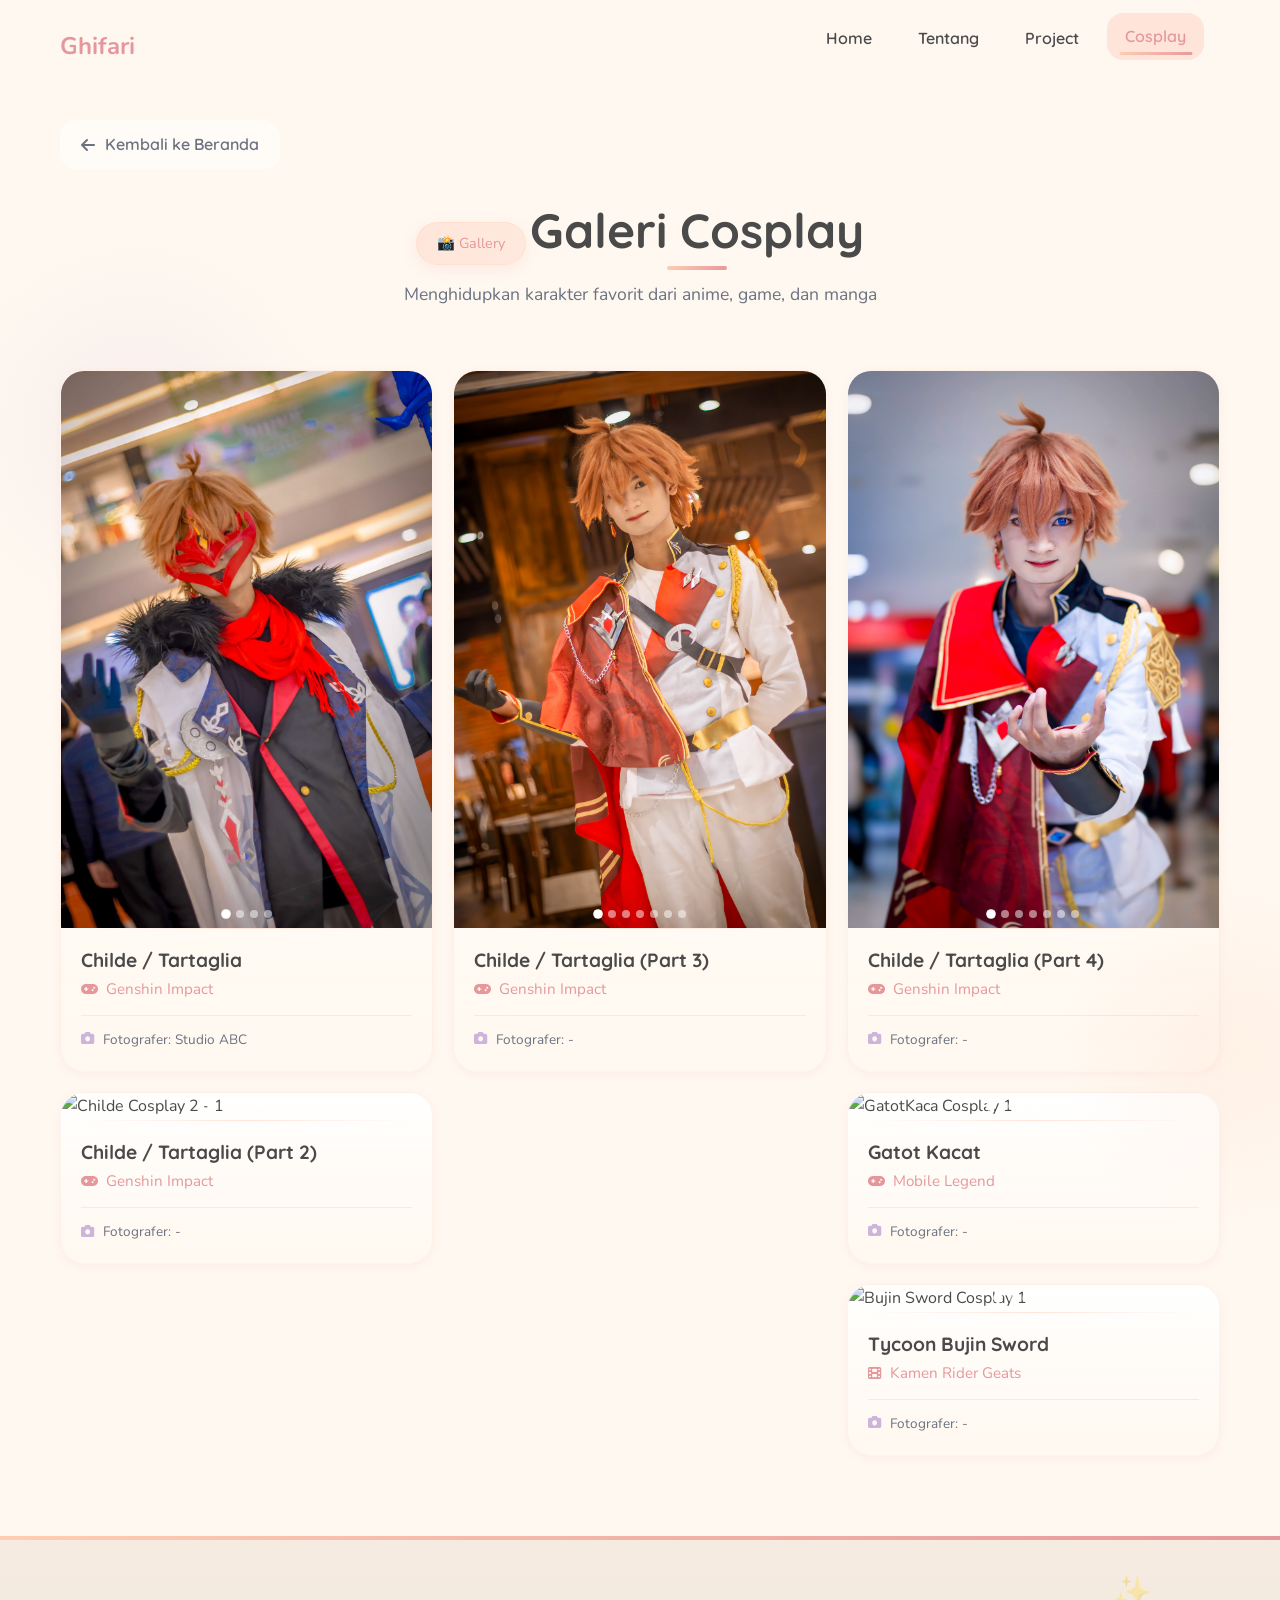
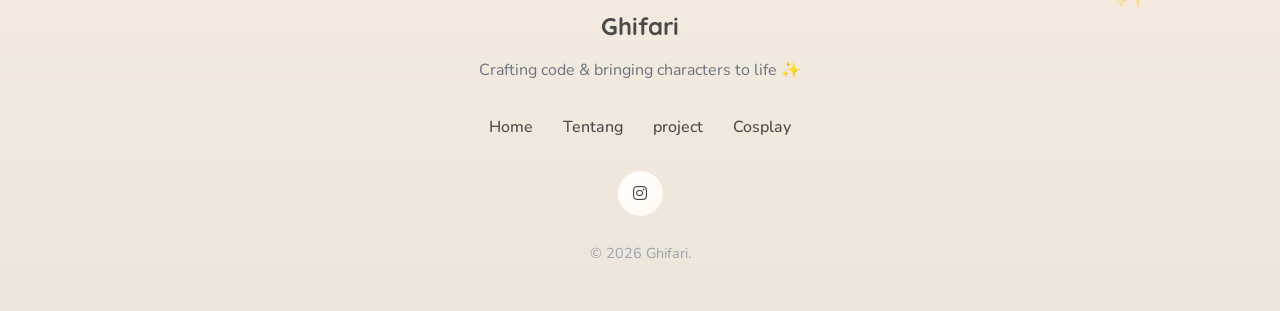
==== commit d0c89c18: "optimisasi UI UX" ====
--- a/cosplay.html
+++ b/cosplay.html
@@ -262,9 +262,7 @@
                             <div class="slide">
                                 <img src="Foto Cosplay/GatotKaca/IMG_1649.jpg" alt="GatotKaca Cosplay 3">
                             </div>
-                            <div class="slide">
-                                <img src="Foto Cosplay/GatotKaca/IMG_1652.jpg" alt="GatotKaca Cosplay 4">
-                            </div>
+
                             <div class="slide">
                                 <img src="Foto Cosplay/GatotKaca/IMG_1657.jpg" alt="GatotKaca Cosplay 5">
                             </div>
@@ -282,7 +280,6 @@
                         <button class="slide-arrow next" aria-label="Next"><i class="fas fa-chevron-right"></i></button>
                         <div class="slideshow-indicators">
                             <span class="dot active"></span>
-                            <span class="dot"></span>
                             <span class="dot"></span>
                             <span class="dot"></span>
                             <span class="dot"></span>
@@ -319,9 +316,7 @@
                              <div class="slide">
                                 <img src="Foto Cosplay/BujinSword/IMG_8135.JPG" alt="Bujin Sword Cosplay 4">
                             </div>
-                             <div class="slide">
-                                <img src="Foto Cosplay/BujinSword/IMG_8137.JPG" alt="Bujin Sword Cosplay 5">
-                            </div>
+ 
                              <div class="slide">
                                 <img src="Foto Cosplay/BujinSword/IMG_8141.JPG" alt="Bujin Sword Cosplay 6">
                             </div>
@@ -333,7 +328,6 @@
                         <button class="slide-arrow next" aria-label="Next"><i class="fas fa-chevron-right"></i></button>
                         <div class="slideshow-indicators">
                             <span class="dot active"></span>
-                            <span class="dot"></span>
                             <span class="dot"></span>
                             <span class="dot"></span>
                             <span class="dot"></span>
@@ -381,7 +375,7 @@
                 </div>
                 
                 <p class="footer-copyright">
-                    © 2026 Ghifari. Made with 💕 and lots of ☕
+                    © 2026 Ghifari.
                 </p>
             </div>
         </div>
--- a/style.css
+++ b/style.css
@@ -40,6 +40,13 @@
     --shadow-md: 0 4px 16px rgba(229, 152, 155, 0.15);
     --shadow-lg: 0 8px 32px rgba(229, 152, 155, 0.2);
     --shadow-hover: 0 12px 40px rgba(229, 152, 155, 0.25);
+    --shadow-glow: 0 0 30px rgba(255, 205, 178, 0.4);
+    --shadow-card-hover: 0 20px 50px rgba(229, 152, 155, 0.3);
+    
+    /* Glassmorphism */
+    --glass-bg: rgba(255, 255, 255, 0.7);
+    --glass-border: rgba(255, 255, 255, 0.5);
+    --glass-blur: blur(20px);
     
     /* Typography */
     --font-primary: 'Nunito', sans-serif;
@@ -85,6 +92,21 @@
     color: var(--color-text);
     background-color: var(--color-cream);
     overflow-x: hidden;
+    transition: background-color 0.3s ease;
+}
+
+/* Page load animation */
+body.loaded {
+    animation: fadeInPage 0.6s ease-out;
+}
+
+@keyframes fadeInPage {
+    from {
+        opacity: 0;
+    }
+    to {
+        opacity: 1;
+    }
 }
 
 /* Custom Scrollbar */
@@ -159,18 +181,26 @@
 .highlight {
     color: var(--color-peach-dark);
     position: relative;
+    display: inline-block;
 }
 
 .highlight::after {
     content: '';
     position: absolute;
-    bottom: 0;
-    left: 0;
-    width: 100%;
-    height: 8px;
-    background: var(--color-peach-light);
+    bottom: 2px;
+    left: -4px;
+    right: -4px;
+    height: 12px;
+    background: linear-gradient(135deg, var(--color-peach-light) 0%, rgba(255, 229, 217, 0.6) 100%);
     z-index: -1;
     border-radius: 4px;
+    transform: skewX(-3deg);
+    transition: all 0.3s ease;
+}
+
+.highlight:hover::after {
+    height: 100%;
+    bottom: 0;
 }
 
 /* ============================================
@@ -195,12 +225,35 @@
     background: var(--gradient-button);
     color: var(--color-white);
     box-shadow: var(--shadow-md);
+    position: relative;
+    overflow: hidden;
+    z-index: 1;
+}
+
+.btn-primary::before {
+    content: '';
+    position: absolute;
+    top: 0;
+    left: -100%;
+    width: 100%;
+    height: 100%;
+    background: linear-gradient(90deg, transparent, rgba(255,255,255,0.3), transparent);
+    transition: left 0.5s ease;
+    z-index: -1;
+}
+
+.btn-primary:hover::before {
+    left: 100%;
 }
 
 .btn-primary:hover {
-    transform: translateY(-3px);
-    box-shadow: var(--shadow-hover);
+    transform: translateY(-4px) scale(1.02);
+    box-shadow: var(--shadow-hover), var(--shadow-glow);
     color: var(--color-white);
+}
+
+.btn-primary:active {
+    transform: translateY(-1px) scale(0.98);
 }
 
 .btn-secondary {
@@ -208,24 +261,74 @@
     color: var(--color-text);
     box-shadow: var(--shadow-sm);
     border: 2px solid var(--color-peach-light);
+    position: relative;
+    overflow: hidden;
+}
+
+.btn-secondary::after {
+    content: '';
+    position: absolute;
+    bottom: 0;
+    left: 0;
+    width: 100%;
+    height: 0;
+    background: var(--color-peach-light);
+    transition: height 0.3s ease;
+    z-index: -1;
+}
+
+.btn-secondary:hover::after {
+    height: 100%;
 }
 
 .btn-secondary:hover {
-    background: var(--color-peach-light);
-    transform: translateY(-3px);
+    background: transparent;
+    transform: translateY(-4px) scale(1.02);
     color: var(--color-text);
+    border-color: var(--color-peach);
+}
+
+.btn-secondary:active {
+    transform: translateY(-1px) scale(0.98);
 }
 
 .btn-outline {
     background: transparent;
     color: var(--color-peach-dark);
     border: 2px solid var(--color-peach);
+    position: relative;
+    overflow: hidden;
+}
+
+.btn-outline::before {
+    content: '';
+    position: absolute;
+    top: 50%;
+    left: 50%;
+    width: 0;
+    height: 0;
+    background: var(--gradient-button);
+    border-radius: 50%;
+    transition: all 0.4s ease;
+    transform: translate(-50%, -50%);
+    z-index: -1;
+}
+
+.btn-outline:hover::before {
+    width: 300px;
+    height: 300px;
 }
 
 .btn-outline:hover {
-    background: var(--color-peach-light);
-    color: var(--color-text);
-    transform: translateY(-3px);
+    background: transparent;
+    color: var(--color-white);
+    transform: translateY(-4px) scale(1.02);
+    border-color: transparent;
+    box-shadow: var(--shadow-md);
+}
+
+.btn-outline:active {
+    transform: translateY(-1px) scale(0.98);
 }
 
 /* ============================================
@@ -238,15 +341,18 @@
     right: 0;
     z-index: 1000;
     padding: 15px 0;
-    background: rgba(255, 248, 240, 0.85);
-    backdrop-filter: blur(20px);
-    -webkit-backdrop-filter: blur(20px);
+    background: rgba(255, 248, 240, 0.8);
+    backdrop-filter: blur(25px);
+    -webkit-backdrop-filter: blur(25px);
     transition: all var(--transition-normal);
+    border-bottom: 1px solid rgba(255, 205, 178, 0);
 }
 
 .navbar.scrolled {
     padding: 10px 0;
-    box-shadow: var(--shadow-sm);
+    box-shadow: 0 4px 30px rgba(229, 152, 155, 0.15);
+    background: rgba(255, 248, 240, 0.95);
+    border-bottom: 1px solid rgba(255, 205, 178, 0.3);
 }
 
 .nav-container {
@@ -292,12 +398,33 @@
     color: var(--color-text);
     border-radius: var(--radius-md);
     transition: all var(--transition-fast);
+    position: relative;
+    overflow: hidden;
+}
+
+.nav-link::before {
+    content: '';
+    position: absolute;
+    bottom: 5px;
+    left: 50%;
+    width: 0;
+    height: 3px;
+    background: var(--gradient-button);
+    border-radius: 2px;
+    transition: all 0.3s ease;
+    transform: translateX(-50%);
+}
+
+.nav-link:hover::before,
+.nav-link.active::before {
+    width: calc(100% - 24px);
 }
 
 .nav-link:hover,
 .nav-link.active {
     background: var(--color-peach-light);
     color: var(--color-peach-dark);
+    transform: translateY(-2px);
 }
 
 /* Mobile Navigation Toggle */
@@ -375,6 +502,13 @@
     font-size: 2rem;
     opacity: 0.6;
     animation: float 6s ease-in-out infinite;
+    filter: drop-shadow(0 4px 8px rgba(0,0,0,0.1));
+    transition: transform 0.3s ease;
+}
+
+.floating-leaf:hover {
+    transform: scale(1.3) rotate(15deg);
+    opacity: 1;
 }
 
 .leaf-1 {
@@ -393,6 +527,37 @@
     bottom: 25%;
     left: 20%;
     animation-delay: 4s;
+}
+
+/* Additional decorative elements */
+.hero-decorations::before {
+    content: '✿';
+    position: absolute;
+    top: 20%;
+    right: 25%;
+    font-size: 1.5rem;
+    opacity: 0.4;
+    animation: floatRotate 8s ease-in-out infinite;
+}
+
+.hero-decorations::after {
+    content: '🌟';
+    position: absolute;
+    bottom: 35%;
+    right: 10%;
+    font-size: 1.2rem;
+    opacity: 0.5;
+    animation: twinkle 2s ease-in-out infinite;
+}
+
+@keyframes floatRotate {
+    0%, 100% { transform: translateY(0) rotate(0deg); }
+    50% { transform: translateY(-15px) rotate(180deg); }
+}
+
+@keyframes twinkle {
+    0%, 100% { opacity: 0.5; transform: scale(1); }
+    50% { opacity: 1; transform: scale(1.2); }
 }
 
 @keyframes float {
@@ -481,10 +646,18 @@
 .typing-text {
     color: var(--color-peach-dark);
     font-weight: 700;
+    position: relative;
+    background: linear-gradient(135deg, var(--color-peach-dark) 0%, var(--color-peach) 100%);
+    -webkit-background-clip: text;
+    -webkit-text-fill-color: transparent;
+    background-clip: text;
 }
 
 .typing-text.accent {
-    color: var(--color-lavender);
+    background: linear-gradient(135deg, var(--color-lavender) 0%, var(--color-lavender-light) 100%);
+    -webkit-background-clip: text;
+    -webkit-text-fill-color: transparent;
+    background-clip: text;
 }
 
 .hero-description {
@@ -510,14 +683,26 @@
 .illustration-frame {
     width: 63%;
     height: 100%;
-    background: transparent;
+    background: linear-gradient(135deg, rgba(255,255,255,0.9) 0%, rgba(255,248,240,0.8) 100%);
     border-radius: var(--radius-xl);
-    box-shadow: var(--shadow-lg);
+    box-shadow: 
+        var(--shadow-lg),
+        inset 0 1px 1px rgba(255,255,255,0.8),
+        0 0 40px rgba(255, 205, 178, 0.2);
     overflow: hidden;
     position: relative;
     padding: 0;
-    border: none;
-    margin: 0 auto; 
+    border: 2px solid rgba(255, 205, 178, 0.3);
+    margin: 0 auto;
+    transition: all 0.5s ease;
+}
+
+.illustration-frame:hover {
+    transform: translateY(-10px) scale(1.02);
+    box-shadow: 
+        var(--shadow-hover),
+        inset 0 1px 1px rgba(255,255,255,0.8),
+        0 0 60px rgba(255, 205, 178, 0.4);
 }
 
 /* Cozy Room Illustration Placeholder */
@@ -640,10 +825,54 @@
     color: var(--color-text-light);
     font-size: 0.9rem;
     opacity: 0.7;
+    cursor: pointer;
+    transition: all 0.3s ease;
+}
+
+.scroll-indicator:hover {
+    opacity: 1;
+    color: var(--color-peach-dark);
+}
+
+.scroll-indicator span {
+    font-family: var(--font-heading);
+    font-weight: 600;
+    letter-spacing: 2px;
+    text-transform: uppercase;
+    font-size: 0.75rem;
 }
 
 .scroll-indicator i {
     animation: bounce 2s infinite;
+    font-size: 1rem;
+}
+
+.scroll-indicator::before {
+    content: '';
+    width: 24px;
+    height: 40px;
+    border: 2px solid var(--color-peach);
+    border-radius: 12px;
+    position: relative;
+    margin-bottom: 5px;
+}
+
+.scroll-indicator::after {
+    content: '';
+    width: 4px;
+    height: 8px;
+    background: var(--color-peach);
+    border-radius: 2px;
+    position: absolute;
+    bottom: 75px;
+    left: 50%;
+    transform: translateX(-50%);
+    animation: scrollMouse 2s infinite;
+}
+
+@keyframes scrollMouse {
+    0%, 100% { opacity: 1; transform: translateX(-50%) translateY(0); }
+    50% { opacity: 0.3; transform: translateX(-50%) translateY(10px); }
 }
 
 @keyframes bounce {
@@ -667,16 +896,39 @@
 
 .section-tag {
     display: inline-block;
-    padding: 6px 16px;
-    background: var(--color-peach-light);
+    padding: 8px 20px;
+    background: linear-gradient(135deg, var(--color-peach-light) 0%, rgba(255, 229, 217, 0.8) 100%);
     border-radius: var(--radius-lg);
     font-size: 0.9rem;
     color: var(--color-peach-dark);
     margin-bottom: 15px;
+    box-shadow: 0 4px 15px rgba(229, 152, 155, 0.15);
+    border: 1px solid rgba(255, 205, 178, 0.3);
+    backdrop-filter: blur(10px);
+    animation: tagFloat 3s ease-in-out infinite;
+}
+
+@keyframes tagFloat {
+    0%, 100% { transform: translateY(0); }
+    50% { transform: translateY(-5px); }
 }
 
 .section-title {
     margin-bottom: 15px;
+    position: relative;
+    display: inline-block;
+}
+
+.section-title::after {
+    content: '';
+    position: absolute;
+    bottom: -8px;
+    left: 50%;
+    transform: translateX(-50%);
+    width: 60px;
+    height: 4px;
+    background: var(--gradient-button);
+    border-radius: 2px;
 }
 
 .section-subtitle {
@@ -691,6 +943,21 @@
    ============================================ */
 .about {
     background: var(--color-white);
+    position: relative;
+    overflow: hidden;
+}
+
+.about::before {
+    content: '';
+    position: absolute;
+    top: 0;
+    left: 0;
+    right: 0;
+    bottom: 0;
+    background: 
+        radial-gradient(circle at 20% 80%, rgba(255, 205, 178, 0.1) 0%, transparent 50%),
+        radial-gradient(circle at 80% 20%, rgba(162, 210, 255, 0.1) 0%, transparent 50%);
+    pointer-events: none;
 }
 
 .about-content {
@@ -698,6 +965,8 @@
     grid-template-columns: 350px 1fr;
     gap: 60px;
     margin-bottom: 60px;
+    position: relative;
+    z-index: 1;
 }
 
 /* Profile Card */
@@ -794,6 +1063,20 @@
 .about-heading {
     margin-bottom: 25px;
     color: var(--color-text);
+    position: relative;
+    display: inline-block;
+}
+
+.about-heading::before {
+    content: '';
+    position: absolute;
+    left: -20px;
+    top: 50%;
+    transform: translateY(-50%);
+    width: 5px;
+    height: 70%;
+    background: var(--gradient-button);
+    border-radius: 3px;
 }
 
 .about-paragraph {
@@ -808,9 +1091,36 @@
 
 /* Skills Section */
 .skills-section {
-    background: var(--color-cream);
-    padding: 40px;
+    background: linear-gradient(135deg, rgba(255, 248, 240, 0.9) 0%, rgba(255, 229, 217, 0.7) 100%);
+    padding: 50px 40px;
     border-radius: var(--radius-xl);
+    backdrop-filter: blur(10px);
+    border: 1px solid rgba(255, 205, 178, 0.3);
+    box-shadow: 0 10px 40px rgba(229, 152, 155, 0.1);
+    position: relative;
+    overflow: hidden;
+}
+
+.skills-section::before {
+    content: '';
+    position: absolute;
+    top: -50%;
+    right: -20%;
+    width: 300px;
+    height: 300px;
+    background: radial-gradient(circle, rgba(162, 210, 255, 0.2) 0%, transparent 70%);
+    pointer-events: none;
+}
+
+.skills-section::after {
+    content: '';
+    position: absolute;
+    bottom: -30%;
+    left: -10%;
+    width: 250px;
+    height: 250px;
+    background: radial-gradient(circle, rgba(205, 180, 219, 0.2) 0%, transparent 70%);
+    pointer-events: none;
 }
 
 .skills-title {
@@ -838,11 +1148,30 @@
     border-radius: var(--radius-lg);
     box-shadow: var(--shadow-sm);
     transition: all var(--transition-normal);
+    border: 1px solid transparent;
+    position: relative;
+    overflow: hidden;
+}
+
+.skill-category::before {
+    content: '';
+    position: absolute;
+    top: 0;
+    left: 0;
+    width: 4px;
+    height: 0;
+    background: var(--gradient-button);
+    transition: height 0.4s ease;
+}
+
+.skill-category:hover::before {
+    height: 100%;
 }
 
 .skill-category:hover {
-    transform: translateY(-5px);
-    box-shadow: var(--shadow-md);
+    transform: translateY(-8px) scale(1.02);
+    box-shadow: var(--shadow-card-hover);
+    border-color: rgba(255, 205, 178, 0.3);
 }
 
 .category-title {
@@ -871,11 +1200,31 @@
     color: var(--color-text);
     border: 1px solid var(--color-peach-light);
     transition: all var(--transition-fast);
+    cursor: default;
+    position: relative;
+    overflow: hidden;
+}
+
+.skill-tag::before {
+    content: '';
+    position: absolute;
+    top: 0;
+    left: -100%;
+    width: 100%;
+    height: 100%;
+    background: linear-gradient(90deg, transparent, rgba(255, 205, 178, 0.5), transparent);
+    transition: left 0.5s ease;
+}
+
+.skill-tag:hover::before {
+    left: 100%;
 }
 
 .skill-tag:hover {
     background: var(--color-peach-light);
     border-color: var(--color-peach);
+    transform: translateY(-2px) scale(1.05);
+    box-shadow: 0 4px 12px rgba(229, 152, 155, 0.2);
 }
 
 /* ============================================
@@ -883,6 +1232,30 @@
    ============================================ */
 .portfolio {
     background: var(--color-cream);
+    position: relative;
+    overflow: hidden;
+}
+
+.portfolio::before {
+    content: '';
+    position: absolute;
+    top: 10%;
+    right: -10%;
+    width: 400px;
+    height: 400px;
+    background: radial-gradient(circle, rgba(181, 228, 140, 0.15) 0%, transparent 70%);
+    pointer-events: none;
+}
+
+.portfolio::after {
+    content: '';
+    position: absolute;
+    bottom: 10%;
+    left: -5%;
+    width: 300px;
+    height: 300px;
+    background: radial-gradient(circle, rgba(205, 180, 219, 0.15) 0%, transparent 70%);
+    pointer-events: none;
 }
 
 /* Portfolio Filters */
@@ -1147,11 +1520,19 @@
 /* Cosplay Social */
 .cosplay-social {
     text-align: center;
+    margin-top: 60px;
+    padding: 40px;
+    background: linear-gradient(135deg, rgba(255,255,255,0.8) 0%, rgba(255,248,240,0.6) 100%);
+    border-radius: var(--radius-xl);
+    backdrop-filter: blur(10px);
+    border: 1px solid rgba(255, 205, 178, 0.3);
+    box-shadow: 0 10px 40px rgba(229, 152, 155, 0.1);
 }
 
 .social-text {
     color: var(--color-text-light);
-    margin-bottom: 15px;
+    margin-bottom: 20px;
+    font-size: 1.1rem;
 }
 
 .social-links {
@@ -1161,24 +1542,55 @@
 }
 
 .social-link {
-    width: 50px;
-    height: 50px;
+    width: 55px;
+    height: 55px;
     border-radius: var(--radius-full);
     display: flex;
     align-items: center;
     justify-content: center;
-    font-size: 1.3rem;
+    font-size: 1.4rem;
     color: var(--color-white);
-    transition: all var(--transition-normal);
-}
-
-.social-link.instagram { background: linear-gradient(135deg, #E1306C, #F56040); }
-.social-link.twitter { background: #1DA1F2; }
-.social-link.tiktok { background: #000; }
+    transition: all 0.4s cubic-bezier(0.25, 0.46, 0.45, 0.94);
+    position: relative;
+    overflow: hidden;
+}
+
+.social-link::before {
+    content: '';
+    position: absolute;
+    top: 0;
+    left: 0;
+    width: 100%;
+    height: 100%;
+    background: rgba(255,255,255,0.2);
+    transform: translateY(100%);
+    transition: transform 0.3s ease;
+}
+
+.social-link:hover::before {
+    transform: translateY(0);
+}
+
+.social-link.instagram { 
+    background: linear-gradient(135deg, #E1306C, #F56040, #FCAF45); 
+    box-shadow: 0 8px 25px rgba(225, 48, 108, 0.4);
+}
+.social-link.twitter { 
+    background: linear-gradient(135deg, #1DA1F2, #0d8ecf); 
+    box-shadow: 0 8px 25px rgba(29, 161, 242, 0.4);
+}
+.social-link.tiktok { 
+    background: linear-gradient(135deg, #000, #25F4EE, #FE2C55); 
+    box-shadow: 0 8px 25px rgba(0, 0, 0, 0.3);
+}
 
 .social-link:hover {
-    transform: translateY(-5px) scale(1.1);
+    transform: translateY(-8px) scale(1.15) rotate(5deg);
     color: var(--color-white);
+}
+
+.social-link.instagram:hover {
+    box-shadow: 0 15px 40px rgba(225, 48, 108, 0.5);
 }
 
 /* ============================================
@@ -1344,12 +1756,36 @@
    FOOTER
    ============================================ */
 .footer {
-    background: var(--color-cream-dark);
-    padding: 60px 0 30px;
+    background: linear-gradient(180deg, var(--color-cream-dark) 0%, #ede5db 100%);
+    padding: 70px 0 30px;
+    position: relative;
+    overflow: hidden;
+}
+
+.footer::before {
+    content: '';
+    position: absolute;
+    top: 0;
+    left: 0;
+    right: 0;
+    height: 4px;
+    background: var(--gradient-button);
+}
+
+.footer::after {
+    content: '✨';
+    position: absolute;
+    top: 30px;
+    right: 10%;
+    font-size: 2rem;
+    opacity: 0.3;
+    animation: twinkle 2s ease-in-out infinite;
 }
 
 .footer-content {
     text-align: center;
+    position: relative;
+    z-index: 1;
 }
 
 .footer-brand {
@@ -1379,11 +1815,28 @@
 .footer-nav a {
     color: var(--color-text);
     font-weight: 500;
-    transition: color var(--transition-fast);
+    transition: all var(--transition-fast);
+    position: relative;
+    padding: 5px 0;
+}
+
+.footer-nav a::after {
+    content: '';
+    position: absolute;
+    bottom: 0;
+    left: 0;
+    width: 0;
+    height: 2px;
+    background: var(--gradient-button);
+    transition: width 0.3s ease;
 }
 
 .footer-nav a:hover {
     color: var(--color-peach-dark);
+}
+
+.footer-nav a:hover::after {
+    width: 100%;
 }
 
 .footer-social {
@@ -1394,21 +1847,49 @@
 }
 
 .footer-social a {
-    width: 40px;
-    height: 40px;
-    background: var(--color-white);
+    width: 45px;
+    height: 45px;
+    background: linear-gradient(135deg, var(--color-white) 0%, var(--color-cream) 100%);
     border-radius: var(--radius-full);
     display: flex;
     align-items: center;
     justify-content: center;
     color: var(--color-text);
-    transition: all var(--transition-normal);
+    transition: all 0.4s cubic-bezier(0.25, 0.46, 0.45, 0.94);
+    position: relative;
+    overflow: hidden;
+}
+
+.footer-social a::before {
+    content: '';
+    position: absolute;
+    top: 0;
+    left: 0;
+    width: 100%;
+    height: 100%;
+    background: var(--gradient-button);
+    opacity: 0;
+    transition: opacity 0.3s ease;
+}
+
+.footer-social a:hover::before {
+    opacity: 1;
+}
+
+.footer-social a i {
+    position: relative;
+    z-index: 1;
+    transition: transform 0.3s ease;
 }
 
 .footer-social a:hover {
-    background: var(--color-peach-light);
-    color: var(--color-peach-dark);
-    transform: translateY(-3px);
+    color: var(--color-white);
+    transform: translateY(-5px) scale(1.1) rotate(5deg);
+    box-shadow: 0 10px 30px rgba(229, 152, 155, 0.4);
+}
+
+.footer-social a:hover i {
+    transform: scale(1.2);
 }
 
 .footer-copyright {
@@ -1423,8 +1904,8 @@
     position: fixed;
     bottom: 30px;
     right: 30px;
-    width: 50px;
-    height: 50px;
+    width: 55px;
+    height: 55px;
     background: var(--gradient-button);
     border: none;
     border-radius: var(--radius-full);
@@ -1433,19 +1914,64 @@
     cursor: pointer;
     opacity: 0;
     visibility: hidden;
-    transition: all var(--transition-normal);
-    box-shadow: var(--shadow-md);
+    transition: all 0.4s cubic-bezier(0.25, 0.46, 0.45, 0.94);
+    box-shadow: 0 8px 30px rgba(229, 152, 155, 0.4);
     z-index: 999;
+    overflow: hidden;
+}
+
+.back-to-top::before {
+    content: '';
+    position: absolute;
+    top: 50%;
+    left: 50%;
+    width: 0;
+    height: 0;
+    background: rgba(255,255,255,0.3);
+    border-radius: 50%;
+    transition: all 0.4s ease;
+    transform: translate(-50%, -50%);
+}
+
+.back-to-top:hover::before {
+    width: 100px;
+    height: 100px;
 }
 
 .back-to-top.visible {
     opacity: 1;
     visibility: visible;
+    animation: bounceIn 0.5s ease;
+}
+
+@keyframes bounceIn {
+    0% { transform: scale(0); }
+    50% { transform: scale(1.2); }
+    100% { transform: scale(1); }
 }
 
 .back-to-top:hover {
-    transform: translateY(-5px);
-    box-shadow: var(--shadow-lg);
+    transform: translateY(-8px) scale(1.1);
+    box-shadow: 0 15px 40px rgba(229, 152, 155, 0.5);
+}
+
+.back-to-top:active {
+    transform: translateY(-4px) scale(0.95);
+}
+
+.back-to-top i {
+    position: relative;
+    z-index: 1;
+    transition: transform 0.3s ease;
+}
+
+.back-to-top:hover i {
+    animation: arrowBounce 0.6s ease infinite;
+}
+
+@keyframes arrowBounce {
+    0%, 100% { transform: translateY(0); }
+    50% { transform: translateY(-4px); }
 }
 
 /* ============================================
@@ -1494,13 +2020,134 @@
 /* Scroll animations */
 .animate-on-scroll {
     opacity: 0;
-    transform: translateY(40px);
-    transition: all 0.8s ease;
+    transform: translateY(50px);
+    transition: all 0.8s cubic-bezier(0.25, 0.46, 0.45, 0.94);
 }
 
 .animate-on-scroll.animated {
     opacity: 1;
     transform: translateY(0);
+}
+
+/* Stagger animation delays */
+.animate-on-scroll:nth-child(1) { transition-delay: 0s; }
+.animate-on-scroll:nth-child(2) { transition-delay: 0.1s; }
+.animate-on-scroll:nth-child(3) { transition-delay: 0.2s; }
+.animate-on-scroll:nth-child(4) { transition-delay: 0.3s; }
+.animate-on-scroll:nth-child(5) { transition-delay: 0.4s; }
+.animate-on-scroll:nth-child(6) { transition-delay: 0.5s; }
+
+/* Alternative animation - slide from left */
+.animate-slide-left {
+    opacity: 0;
+    transform: translateX(-50px);
+    transition: all 0.8s cubic-bezier(0.25, 0.46, 0.45, 0.94);
+}
+
+.animate-slide-left.animated {
+    opacity: 1;
+    transform: translateX(0);
+}
+
+/* Alternative animation - slide from right */
+.animate-slide-right {
+    opacity: 0;
+    transform: translateX(50px);
+    transition: all 0.8s cubic-bezier(0.25, 0.46, 0.45, 0.94);
+}
+
+.animate-slide-right.animated {
+    opacity: 1;
+    transform: translateX(0);
+}
+
+/* Scale up animation */
+.animate-scale {
+    opacity: 0;
+    transform: scale(0.9);
+    transition: all 0.6s cubic-bezier(0.25, 0.46, 0.45, 0.94);
+}
+
+.animate-scale.animated {
+    opacity: 1;
+    transform: scale(1);
+}
+
+/* ============================================
+   ADDITIONAL MICRO-INTERACTIONS
+   ============================================ */
+
+/* Text reveal animation */
+.text-revealed {
+    animation: textReveal 0.8s ease forwards;
+}
+
+@keyframes textReveal {
+    from {
+        opacity: 0;
+        transform: translateY(20px);
+        filter: blur(5px);
+    }
+    to {
+        opacity: 1;
+        transform: translateY(0);
+        filter: blur(0);
+    }
+}
+
+/* Loading skeleton effect */
+.skeleton {
+    background: linear-gradient(90deg, var(--color-cream) 25%, var(--color-cream-dark) 50%, var(--color-cream) 75%);
+    background-size: 200% 100%;
+    animation: skeletonLoading 1.5s infinite;
+}
+
+@keyframes skeletonLoading {
+    0% { background-position: 200% 0; }
+    100% { background-position: -200% 0; }
+}
+
+/* Focus styles for accessibility */
+.btn:focus-visible,
+.nav-link:focus-visible,
+.project-link:focus-visible {
+    outline: 3px solid var(--color-peach);
+    outline-offset: 3px;
+}
+
+/* Smooth image load */
+img {
+    transition: opacity 0.5s ease;
+}
+
+img.loaded {
+    opacity: 1;
+}
+
+/* Card shine effect on hover */
+.project-item::before,
+.cosplay-card::after {
+    content: '';
+    position: absolute;
+    top: 0;
+    left: -100%;
+    width: 100%;
+    height: 100%;
+    background: linear-gradient(90deg, transparent, rgba(255, 255, 255, 0.2), transparent);
+    transition: left 0.5s ease;
+    pointer-events: none;
+}
+
+/* Rainbow animation for easter egg */
+@keyframes rainbow {
+    0% { filter: hue-rotate(0deg); }
+    100% { filter: hue-rotate(360deg); }
+}
+
+/* Glow pulse animation */
+@keyframes glowPulse {
+    0%, 100% { box-shadow: 0 0 20px rgba(255, 205, 178, 0.3); }
+    50% { box-shadow: 0 0 40px rgba(255, 205, 178, 0.6); }
 }
 
 /* ============================================
@@ -1691,16 +2338,31 @@
     padding-top: 120px;
     padding-bottom: 80px;
     min-height: 100vh;
+    background: linear-gradient(180deg, var(--color-cream) 0%, rgba(255, 248, 240, 0.8) 100%);
+    position: relative;
+}
+
+.project-page::before {
+    content: '';
+    position: absolute;
+    top: 20%;
+    right: 5%;
+    width: 300px;
+    height: 300px;
+    background: radial-gradient(circle, rgba(162, 210, 255, 0.15) 0%, transparent 70%);
+    pointer-events: none;
 }
 
 .project-list {
     max-width: 900px;
     margin: 0 auto;
+    position: relative;
+    z-index: 1;
 }
 
 .project-item {
-    background: var(--color-white);
-    border-radius: var(--radius-md);
+    background: linear-gradient(135deg, rgba(255,255,255,0.95) 0%, rgba(255,248,240,0.9) 100%);
+    border-radius: var(--radius-lg);
     padding: 24px 30px;
     margin-bottom: 16px;
     box-shadow: var(--shadow-sm);
@@ -1709,11 +2371,45 @@
     align-items: center;
     gap: 20px;
     transition: all var(--transition-normal);
+    border: 1px solid rgba(255, 205, 178, 0.2);
+    position: relative;
+    overflow: hidden;
+}
+
+.project-item::before {
+    content: '';
+    position: absolute;
+    top: 0;
+    left: -100%;
+    width: 100%;
+    height: 100%;
+    background: linear-gradient(90deg, transparent, rgba(255, 205, 178, 0.1), transparent);
+    transition: left 0.6s ease;
+}
+
+.project-item:hover::before {
+    left: 100%;
+}
+
+.project-item::after {
+    content: '';
+    position: absolute;
+    bottom: 0;
+    left: 0;
+    width: 0;
+    height: 3px;
+    background: var(--gradient-button);
+    transition: width 0.4s ease;
+}
+
+.project-item:hover::after {
+    width: 100%;
 }
 
 .project-item:hover {
-    box-shadow: var(--shadow-md);
-    transform: translateY(-2px);
+    box-shadow: var(--shadow-card-hover);
+    transform: translateY(-5px) translateX(5px);
+    border-color: rgba(255, 205, 178, 0.4);
 }
 
 .project-info {
@@ -1749,21 +2445,44 @@
     align-items: center;
     gap: 8px;
     padding: 10px 18px;
-    border-radius: var(--radius-sm);
+    border-radius: var(--radius-md);
     font-family: var(--font-heading);
     font-weight: 600;
     font-size: 0.9rem;
     text-decoration: none;
     transition: all var(--transition-fast);
+    position: relative;
+    overflow: hidden;
+}
+
+.project-link::before {
+    content: '';
+    position: absolute;
+    top: 50%;
+    left: 50%;
+    width: 0;
+    height: 0;
+    background: rgba(255,255,255,0.3);
+    border-radius: 50%;
+    transition: all 0.4s ease;
+    transform: translate(-50%, -50%);
+}
+
+.project-link:hover::before {
+    width: 200px;
+    height: 200px;
 }
 
 .project-link.web {
-    background: var(--color-sky-light);
-    color: #3b82f6;
+    background: linear-gradient(135deg, var(--color-sky-light) 0%, var(--color-sky) 100%);
+    color: #2563eb;
+    box-shadow: 0 4px 15px rgba(162, 210, 255, 0.4);
 }
 
 .project-link.web:hover {
-    background: var(--color-sky);
+    background: linear-gradient(135deg, var(--color-sky) 0%, #7ab8f5 100%);
+    transform: translateY(-3px) scale(1.05);
+    box-shadow: 0 8px 25px rgba(162, 210, 255, 0.5);
 }
 
 .project-link.download {
@@ -1776,30 +2495,50 @@
 }
 
 .project-link.github {
-    background: var(--color-cream-dark);
+    background: linear-gradient(135deg, var(--color-cream-dark) 0%, #e8e0d5 100%);
     color: var(--color-text);
     order: 10;
     margin-left: auto;
+    box-shadow: 0 4px 15px rgba(0, 0, 0, 0.08);
 }
 
 .project-link.github:hover {
-    background: var(--color-peach-light);
+    background: linear-gradient(135deg, var(--color-peach-light) 0%, var(--color-peach) 100%);
+    transform: translateY(-3px) scale(1.05);
+    box-shadow: 0 8px 25px rgba(229, 152, 155, 0.3);
+    color: var(--color-white);
 }
 
 .back-link {
     display: inline-flex;
     align-items: center;
-    gap: 8px;
+    gap: 10px;
     color: var(--color-text-light);
     text-decoration: none;
     font-family: var(--font-heading);
     font-weight: 600;
     margin-bottom: 30px;
     transition: all var(--transition-fast);
+    padding: 10px 20px;
+    border-radius: var(--radius-md);
+    background: rgba(255, 255, 255, 0.5);
+    border: 1px solid transparent;
 }
 
 .back-link:hover {
     color: var(--color-peach-dark);
+    background: var(--color-white);
+    border-color: var(--color-peach-light);
+    transform: translateX(-5px);
+    box-shadow: var(--shadow-sm);
+}
+
+.back-link i {
+    transition: transform 0.3s ease;
+}
+
+.back-link:hover i {
+    transform: translateX(-5px);
 }
 
 .project-category {
@@ -1851,7 +2590,31 @@
     padding-top: 120px;
     padding-bottom: 80px;
     min-height: 100vh;
-    background: var(--color-cream);
+    background: linear-gradient(180deg, var(--color-cream) 0%, rgba(255, 248, 240, 0.9) 100%);
+    position: relative;
+    overflow: hidden;
+}
+
+.cosplay-page::before {
+    content: '';
+    position: absolute;
+    top: 15%;
+    left: -5%;
+    width: 400px;
+    height: 400px;
+    background: radial-gradient(circle, rgba(205, 180, 219, 0.15) 0%, transparent 70%);
+    pointer-events: none;
+}
+
+.cosplay-page::after {
+    content: '';
+    position: absolute;
+    bottom: 20%;
+    right: -10%;
+    width: 350px;
+    height: 350px;
+    background: radial-gradient(circle, rgba(255, 205, 178, 0.15) 0%, transparent 70%);
+    pointer-events: none;
 }
 
 /* Masonry Grid Layout */
@@ -1866,16 +2629,39 @@
 .cosplay-card {
     break-inside: avoid;
     margin-bottom: 20px;
-    background: var(--color-white);
+    background: linear-gradient(180deg, rgba(255,255,255,0.95) 0%, rgba(255,248,240,0.9) 100%);
     border-radius: var(--radius-lg);
     overflow: hidden;
     box-shadow: var(--shadow-sm);
-    transition: all var(--transition-normal);
+    transition: all 0.4s cubic-bezier(0.25, 0.46, 0.45, 0.94);
+    border: 1px solid rgba(255, 205, 178, 0.2);
+    position: relative;
+}
+
+.cosplay-card::before {
+    content: '';
+    position: absolute;
+    top: 0;
+    left: 0;
+    right: 0;
+    height: 4px;
+    background: var(--gradient-button);
+    transform: scaleX(0);
+    transform-origin: left;
+    transition: transform 0.4s ease;
+    z-index: 10;
+}
+
+.cosplay-card:hover::before {
+    transform: scaleX(1);
 }
 
 .cosplay-card:hover {
-    box-shadow: var(--shadow-hover);
-    transform: translateY(-5px);
+    box-shadow: 
+        0 25px 60px rgba(229, 152, 155, 0.25),
+        0 0 30px rgba(255, 205, 178, 0.2);
+    transform: translateY(-10px) scale(1.02);
+    border-color: rgba(255, 205, 178, 0.5);
 }
 
 /* Image Container with Slideshow */
@@ -1949,9 +2735,9 @@
     position: absolute;
     top: 50%;
     transform: translateY(-50%);
-    width: 36px;
-    height: 36px;
-    background: rgba(255, 255, 255, 0.9);
+    width: 40px;
+    height: 40px;
+    background: rgba(255, 255, 255, 0.95);
     border: none;
     border-radius: 50%;
     display: flex;
@@ -1960,9 +2746,10 @@
     cursor: pointer;
     z-index: 3;
     opacity: 0;
-    transition: all var(--transition-normal);
-    box-shadow: var(--shadow-sm);
+    transition: all 0.3s cubic-bezier(0.25, 0.46, 0.45, 0.94);
+    box-shadow: 0 4px 15px rgba(0,0,0,0.15);
     color: var(--color-text);
+    backdrop-filter: blur(10px);
 }
 
 .cosplay-image-container:hover .slide-arrow {
@@ -1970,16 +2757,29 @@
 }
 
 .slide-arrow:hover {
-    background: var(--color-white);
-    box-shadow: var(--shadow-md);
-    transform: translateY(-50%) scale(1.1);
+    background: var(--gradient-button);
+    color: white;
+    box-shadow: 0 6px 20px rgba(229, 152, 155, 0.4);
+    transform: translateY(-50%) scale(1.15);
+}
+
+.slide-arrow:active {
+    transform: translateY(-50%) scale(0.95);
 }
 
 .slide-arrow.prev {
+    left: 12px;
+}
+
+.slide-arrow.prev:hover {
     left: 10px;
 }
 
 .slide-arrow.next {
+    right: 12px;
+}
+
+.slide-arrow.next:hover {
     right: 10px;
 }
 
@@ -1990,6 +2790,18 @@
 /* Card Info */
 .cosplay-card-info {
     padding: 20px;
+    position: relative;
+    background: linear-gradient(180deg, transparent 0%, rgba(255,248,240,0.3) 100%);
+}
+
+.cosplay-card-info::before {
+    content: '';
+    position: absolute;
+    top: 0;
+    left: 20px;
+    right: 20px;
+    height: 1px;
+    background: linear-gradient(90deg, transparent, var(--color-peach-light), transparent);
 }
 
 .cosplay-character {
@@ -1998,6 +2810,11 @@
     font-weight: 700;
     color: var(--color-text);
     margin-bottom: 4px;
+    transition: color 0.3s ease;
+}
+
+.cosplay-card:hover .cosplay-character {
+    color: var(--color-peach-dark);
 }
 
 .cosplay-origin {
@@ -2006,11 +2823,22 @@
     margin-bottom: 12px;
     display: flex;
     align-items: center;
-    gap: 6px;
+    gap: 8px;
+    transition: transform 0.3s ease;
+}
+
+.cosplay-card:hover .cosplay-origin {
+    transform: translateX(5px);
 }
 
 .cosplay-origin i {
     font-size: 0.85rem;
+    animation: pulse 2s ease-in-out infinite;
+}
+
+@keyframes pulse {
+    0%, 100% { transform: scale(1); }
+    50% { transform: scale(1.1); }
 }
 
 .cosplay-photographer {
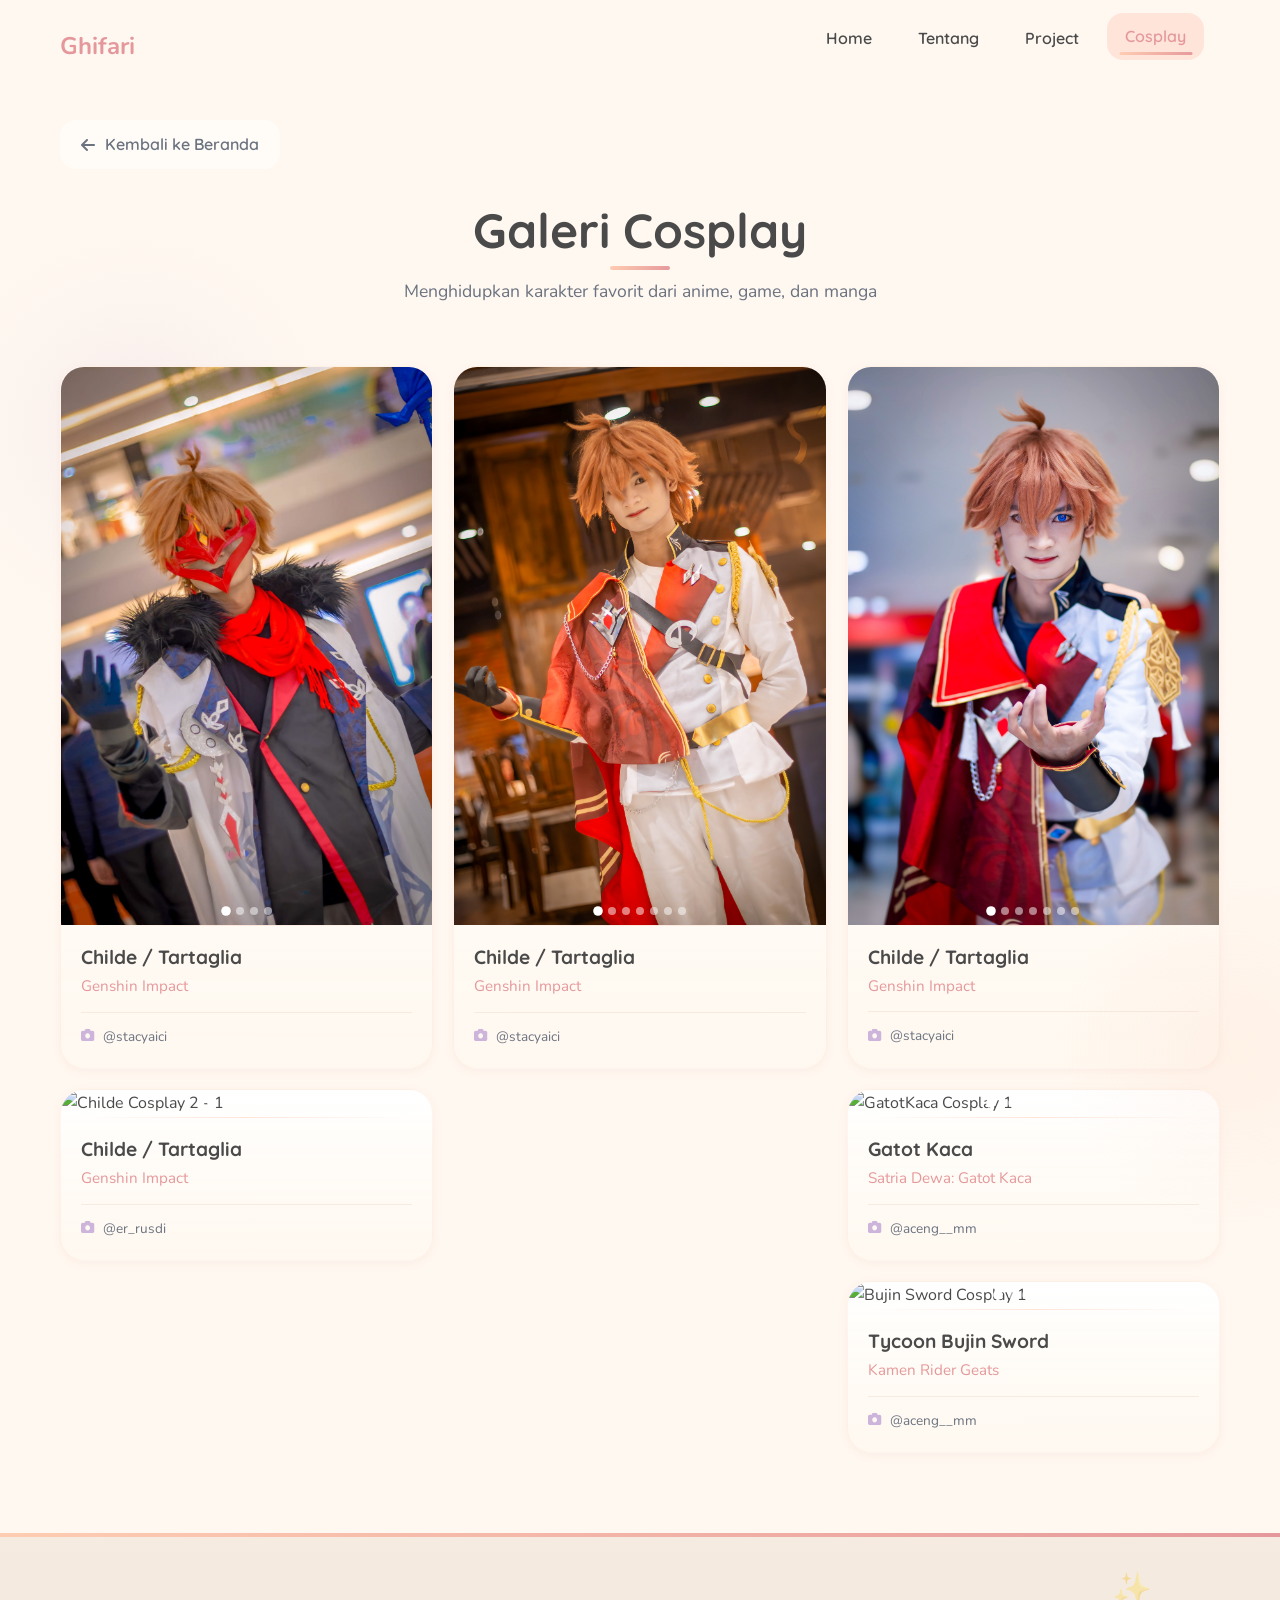
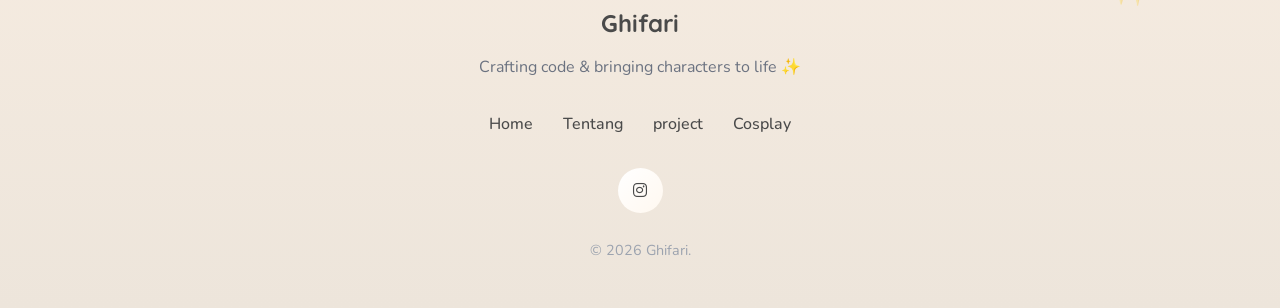
==== commit 7463b311: "deskripsi foto cosplay" ====
--- a/cosplay.html
+++ b/cosplay.html
@@ -57,7 +57,7 @@
             
             <!-- Section header -->
             <div class="section-header">
-                <span class="section-tag">📸 Gallery</span>
+               
                 <h2 class="section-title">Galeri Cosplay</h2>
                 <p class="section-subtitle">Menghidupkan karakter favorit dari anime, game, dan manga</p>
             </div>
@@ -94,11 +94,11 @@
                     <div class="cosplay-card-info">
                         <h3 class="cosplay-character">Childe / Tartaglia</h3>
                         <p class="cosplay-origin">
-                            <i class="fas fa-gamepad"></i> Genshin Impact
-                        </p>
-                        <div class="cosplay-photographer">
-                            <i class="fas fa-camera"></i>
-                            <span>Fotografer: Studio ABC</span>
+                            Genshin Impact
+                        </p>
+                        <div class="cosplay-photographer">
+                            <i class="fas fa-camera"></i>
+                            <span>@stacyaici</span>
                         </div>
                     </div>
                 </div>
@@ -138,13 +138,13 @@
                         </div>
                     </div>
                     <div class="cosplay-card-info">
-                        <h3 class="cosplay-character">Childe / Tartaglia (Part 2)</h3>
-                        <p class="cosplay-origin">
-                            <i class="fas fa-gamepad"></i> Genshin Impact
-                        </p>
-                        <div class="cosplay-photographer">
-                            <i class="fas fa-camera"></i>
-                            <span>Fotografer: -</span>
+                        <h3 class="cosplay-character">Childe / Tartaglia</h3>
+                        <p class="cosplay-origin">
+                            Genshin Impact
+                        </p>
+                        <div class="cosplay-photographer">
+                            <i class="fas fa-camera"></i>
+                            <span>@er_rusdi</span>
                         </div>
                     </div>
                 </div>
@@ -188,13 +188,13 @@
                         </div>
                     </div>
                     <div class="cosplay-card-info">
-                        <h3 class="cosplay-character">Childe / Tartaglia (Part 3)</h3>
-                        <p class="cosplay-origin">
-                            <i class="fas fa-gamepad"></i> Genshin Impact
-                        </p>
-                        <div class="cosplay-photographer">
-                            <i class="fas fa-camera"></i>
-                            <span>Fotografer: -</span>
+                        <h3 class="cosplay-character">Childe / Tartaglia</h3>
+                        <p class="cosplay-origin">
+                            Genshin Impact
+                        </p>
+                        <div class="cosplay-photographer">
+                            <i class="fas fa-camera"></i>
+                            <span>@stacyaici</span>
                         </div>
                     </div>
                 </div>
@@ -238,13 +238,13 @@
                         </div>
                     </div>
                     <div class="cosplay-card-info">
-                        <h3 class="cosplay-character">Childe / Tartaglia (Part 4)</h3>
-                        <p class="cosplay-origin">
-                            <i class="fas fa-gamepad"></i> Genshin Impact
-                        </p>
-                        <div class="cosplay-photographer">
-                            <i class="fas fa-camera"></i>
-                            <span>Fotografer: -</span>
+                        <h3 class="cosplay-character">Childe / Tartaglia</h3>
+                        <p class="cosplay-origin">
+                        Genshin Impact
+                        </p>
+                        <div class="cosplay-photographer">
+                            <i class="fas fa-camera"></i>
+                            <span>@stacyaici</span>
                         </div>
                     </div>
                 </div>
@@ -289,13 +289,13 @@
                         </div>
                     </div>
                     <div class="cosplay-card-info">
-                        <h3 class="cosplay-character">Gatot Kacat</h3>
-                        <p class="cosplay-origin">
-                            <i class="fas fa-gamepad"></i> Mobile Legend
-                        </p>
-                        <div class="cosplay-photographer">
-                            <i class="fas fa-camera"></i>
-                            <span>Fotografer: -</span>
+                        <h3 class="cosplay-character">Gatot Kaca</h3>
+                        <p class="cosplay-origin">
+                            Satria Dewa: Gatot Kaca
+                        </p>
+                        <div class="cosplay-photographer">
+                            <i class="fas fa-camera"></i>
+                            <span>@aceng__mm</span>
                         </div>
                     </div>
                 </div>
@@ -338,11 +338,11 @@
                     <div class="cosplay-card-info">
                         <h3 class="cosplay-character">Tycoon Bujin Sword</h3>
                         <p class="cosplay-origin">
-                            <i class="fas fa-film"></i> Kamen Rider Geats
-                        </p>
-                        <div class="cosplay-photographer">
-                            <i class="fas fa-camera"></i>
-                            <span>Fotografer: -</span>
+                            Kamen Rider Geats
+                        </p>
+                        <div class="cosplay-photographer">
+                            <i class="fas fa-camera"></i>
+                            <span>@aceng__mm</span>
                         </div>
                     </div>
                 </div>
